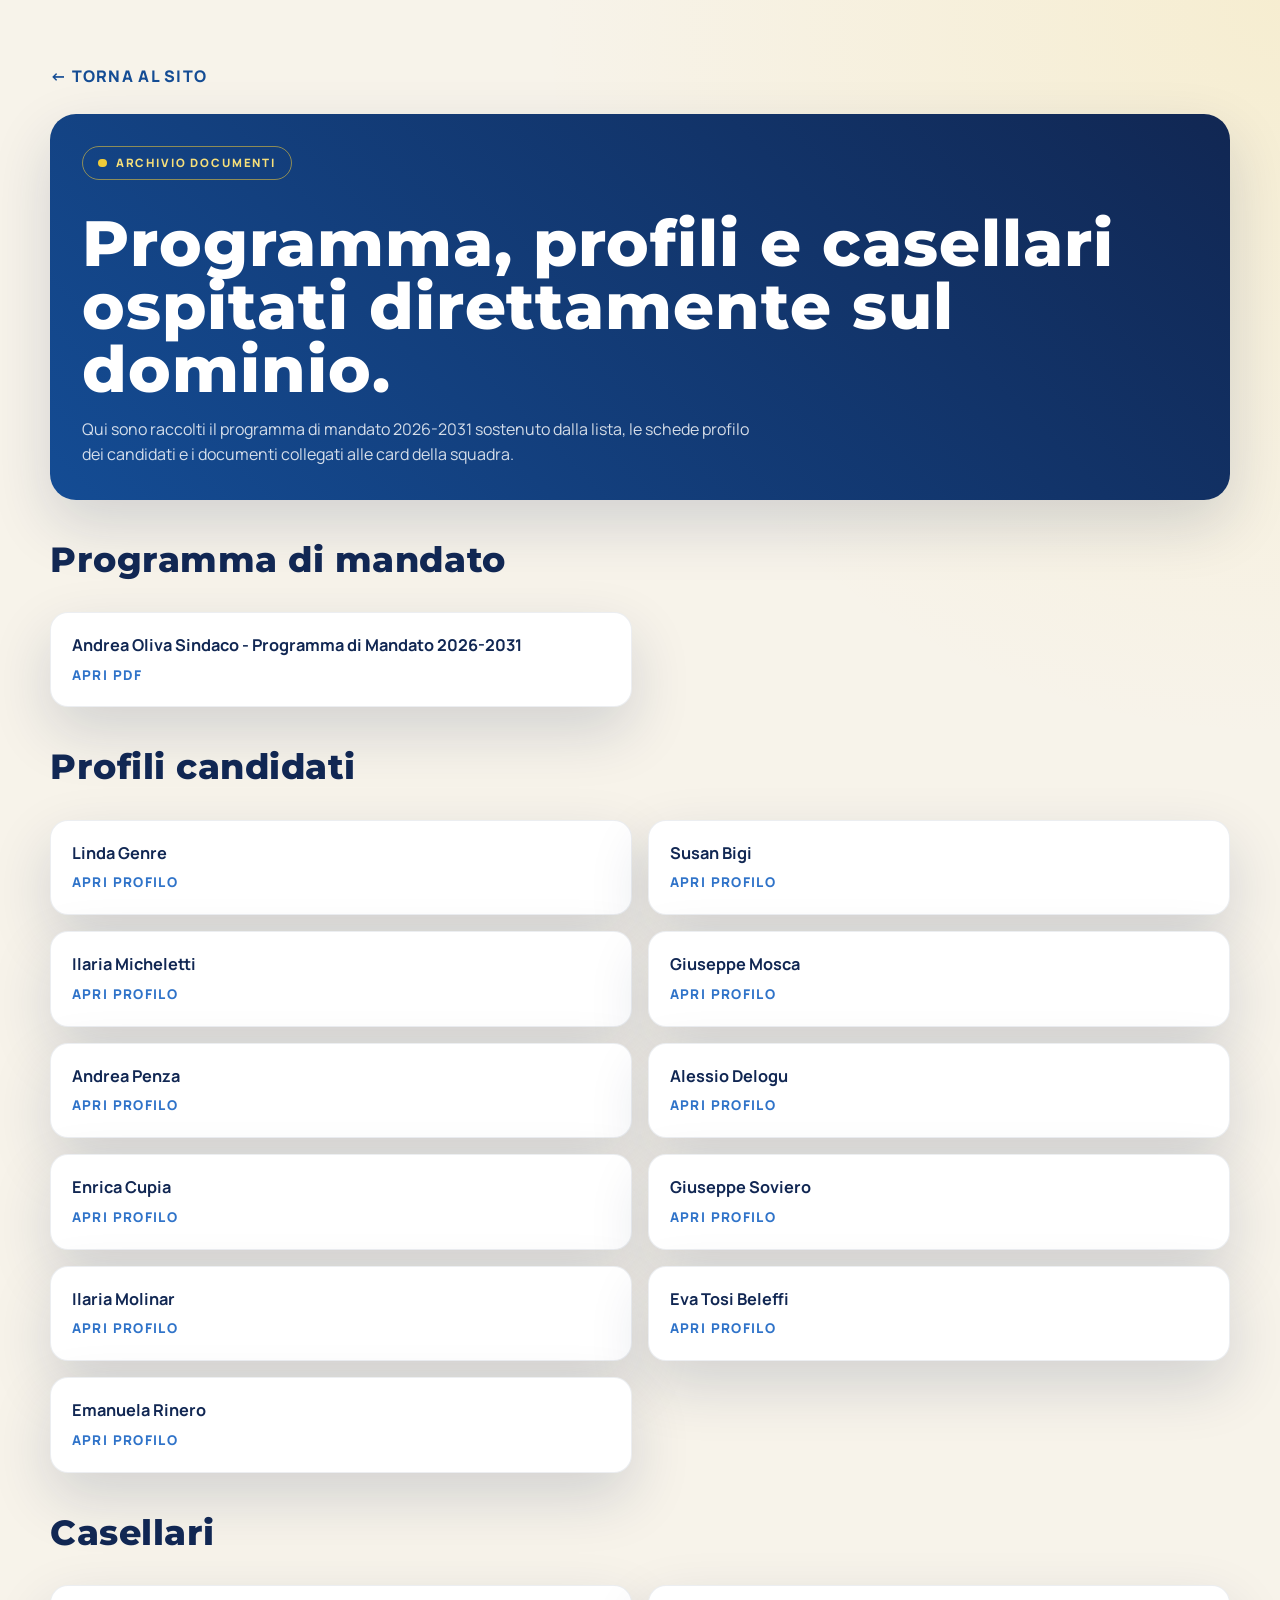
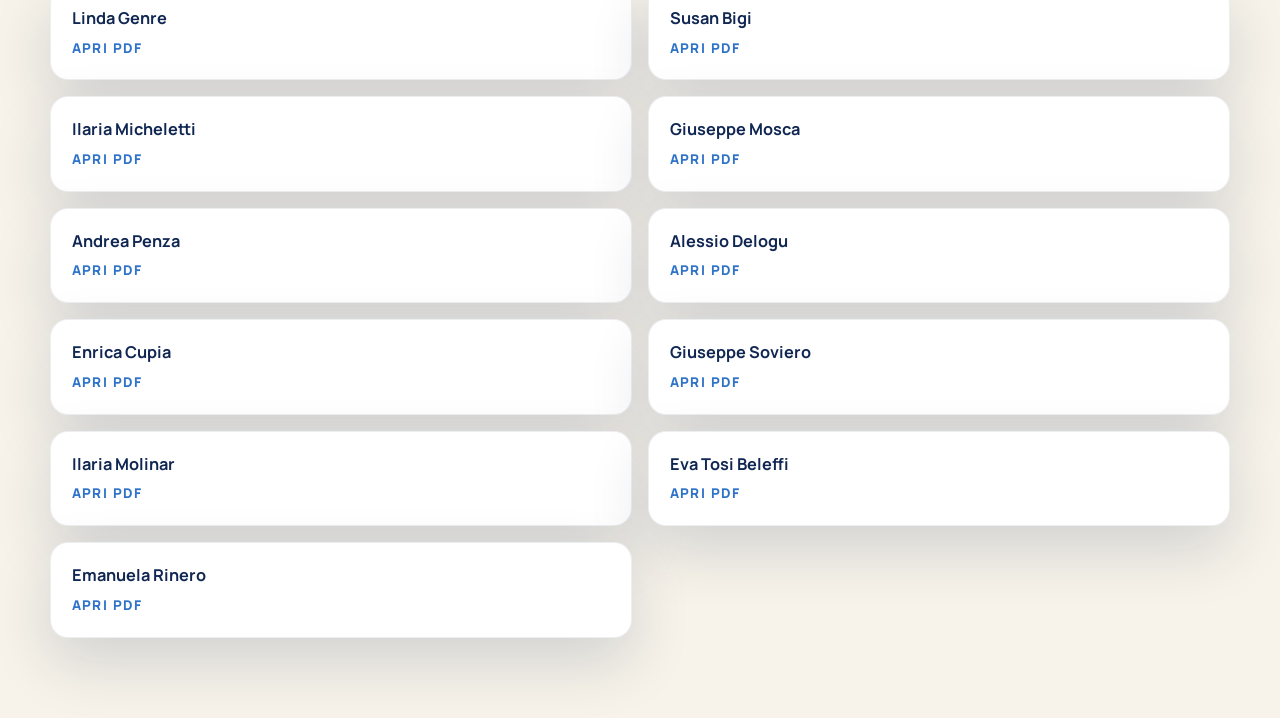
==== cv/index.html @ f2129fb0 "Improve hero LCP on mobile" ====
<!doctype html>
<html lang="it">
  <head>
    <meta charset="utf-8" />
    <meta http-equiv="refresh" content="0; url=../documenti/" />
    <meta name="viewport" content="width=device-width, initial-scale=1" />
    <title>Documenti Lista | Reindirizzamento</title>
    <link rel="icon" href="../assets/favicon-32.png" type="image/png" sizes="32x32" />
    <link rel="stylesheet" href="../style.css?v=20260429f" />
  </head>
  <body class="docs-page">
    <main class="docs-shell">
      <div class="container">
        <a class="docs-back" href="../documenti/">&larr; Vai ai documenti aggiornati</a>
      </div>
    </main>
  </body>
</html>
---- style.css ----
:root {
  --navy-950: #112753;
  --navy-900: #144c94;
  --navy-800: #1f5fb3;
  --navy-700: #2f73c9;
  --gold-500: #f0cb38;
  --gold-300: #f6df7a;
  --brand-gradient: linear-gradient(45deg, #144c94 0%, #112753 100%);
  --brand-gradient-soft: linear-gradient(45deg, rgba(20, 76, 148, 0.94) 0%, rgba(17, 39, 83, 0.96) 100%);
  --ivory-100: #f7f3ea;
  --ivory-200: #efe7d8;
  --ink-900: #102134;
  --ink-700: #44505f;
  --white: #ffffff;
  --shadow-soft: 0 24px 60px rgba(17, 39, 83, 0.16);
  --shadow-deep: 0 28px 90px rgba(17, 39, 83, 0.42);
  --radius-lg: 26px;
  --radius-md: 18px;
  --container: 1180px;
}

*,
*::before,
*::after {
  box-sizing: border-box;
}

html {
  scroll-behavior: smooth;
}

body {
  margin: 0;
  color: var(--ink-900);
  background: var(--ivory-100);
  font-family: "Manrope", "Segoe UI", sans-serif;
  line-height: 1.6;
}

img {
  display: block;
  max-width: 100%;
}

a {
  color: inherit;
  text-decoration: none;
}

button,
input,
textarea,
select {
  font: inherit;
}

.sr-only {
  position: absolute;
  width: 1px;
  height: 1px;
  padding: 0;
  margin: -1px;
  overflow: hidden;
  clip: rect(0, 0, 0, 0);
  white-space: nowrap;
  border: 0;
}

.container {
  width: min(calc(100% - 2rem), var(--container));
  margin: 0 auto;
}

.notice-bar {
  background: var(--gold-500);
  color: var(--navy-950);
}

.notice-bar__inner {
  display: flex;
  align-items: center;
  justify-content: center;
  gap: 1rem;
  min-height: 44px;
  padding: 0.5rem 0;
  text-align: center;
}

.notice-bar__inner p {
  margin: 0;
  font-size: 0.92rem;
  font-weight: 700;
}

.notice-label {
  display: inline-flex;
  align-items: center;
  gap: 0.4rem;
  padding: 0.28rem 0.75rem;
  border: 1px solid rgba(17, 39, 83, 0.16);
  border-radius: 999px;
  font-size: 0.72rem;
  font-weight: 800;
  letter-spacing: 0.16em;
  text-transform: uppercase;
}

.site-header {
  position: fixed;
  inset: 0 0 auto 0;
  z-index: 50;
}

.nav-shell {
  padding: 0.9rem 0;
  transition: padding 220ms ease, background-color 220ms ease, box-shadow 220ms ease;
}

.site-header.is-scrolled .nav-shell {
  padding: 0.4rem 0;
  background: linear-gradient(45deg, rgba(20, 76, 148, 0.82) 0%, rgba(17, 39, 83, 0.82) 100%);
  backdrop-filter: blur(18px);
  box-shadow: 0 12px 36px rgba(0, 0, 0, 0.18);
}

.nav-shell__inner {
  display: flex;
  align-items: center;
  justify-content: space-between;
  gap: 1.5rem;
}

.brand {
  display: inline-flex;
  align-items: center;
  gap: 0.85rem;
  color: var(--white);
}

.brand img {
  width: 58px;
  height: 58px;
  object-fit: contain;
}

.brand span {
  display: grid;
  gap: 0.1rem;
}

.brand small,
.site-nav a {
  letter-spacing: 0.12em;
  text-transform: uppercase;
}

.brand small {
  font-size: 0.68rem;
  font-weight: 800;
  color: var(--gold-300);
}

.brand strong {
  font-size: 0.96rem;
  font-weight: 800;
}

.site-nav {
  display: flex;
  align-items: center;
  gap: 1.5rem;
}

.site-nav a {
  font-size: 0.74rem;
  font-weight: 800;
  color: rgba(255, 255, 255, 0.9);
  transition: color 180ms ease, opacity 180ms ease;
}

.site-nav a:hover,
.site-nav a:focus-visible {
  color: var(--gold-300);
}

.nav-cta {
  padding: 0.9rem 1.2rem;
  border-radius: 999px;
  background: var(--gold-500);
  color: var(--navy-950) !important;
}

.menu-toggle {
  display: none;
  width: 50px;
  height: 50px;
  border: 1px solid rgba(255, 255, 255, 0.18);
  border-radius: 16px;
  background: rgba(255, 255, 255, 0.08);
  padding: 0;
  cursor: pointer;
}

.menu-toggle span {
  display: block;
  width: 20px;
  height: 2px;
  margin: 5px auto;
  background: var(--white);
  transition: transform 180ms ease, opacity 180ms ease;
}

.hero {
  position: relative;
  min-height: 100svh;
  padding: 12rem 0 5rem;
  overflow: hidden;
  background:
    linear-gradient(45deg, rgba(20, 76, 148, 0.97) 0%, rgba(17, 39, 83, 0.92) 58%, rgba(17, 39, 83, 0.52) 100%),
    url("assets/andrea-oliva-hero.jpg") center 22% / cover no-repeat;
  color: var(--white);
}

.hero::before {
  content: "";
  position: absolute;
  inset: 0 auto 0 0;
  width: 9px;
  background: linear-gradient(180deg, var(--gold-300), var(--gold-500));
}

.hero::after {
  content: "";
  position: absolute;
  inset: auto 8% 8% auto;
  width: 360px;
  height: 360px;
  border-radius: 50%;
  background: radial-gradient(circle, rgba(240, 203, 56, 0.22), rgba(240, 203, 56, 0));
  pointer-events: none;
}

.hero__grid {
  position: relative;
  z-index: 1;
  display: grid;
  grid-template-columns: minmax(0, 1.1fr) minmax(320px, 420px);
  gap: 2rem;
  align-items: center;
}

.section-kicker {
  --kicker-border: rgba(240, 203, 56, 0.55);
  --kicker-text: var(--gold-300);
  --kicker-dot: var(--gold-500);
  --kicker-pulse-rgb: 240, 203, 56;
  display: inline-flex;
  align-items: center;
  gap: 0.55rem;
  margin-bottom: 1.4rem;
  padding: 0.45rem 0.95rem;
  border: 1px solid var(--kicker-border);
  border-radius: 999px;
  font-size: 0.72rem;
  font-weight: 800;
  letter-spacing: 0.16em;
  text-transform: uppercase;
  color: var(--kicker-text);
}

.section-kicker::before {
  content: "";
  width: 0.55rem;
  height: 0.55rem;
  border-radius: 50%;
  background: var(--kicker-dot);
  box-shadow: 0 0 0 0 rgba(var(--kicker-pulse-rgb), 0.55);
  animation: pulse 2.4s infinite;
}

.light-bg .section-kicker {
  --kicker-border: rgba(20, 76, 148, 0.97);
  --kicker-text: var(--navy-800);
  --kicker-dot: var(--navy-900);
  --kicker-pulse-rgb: 20, 76, 148;
}

@keyframes pulse {
  0% {
    box-shadow: 0 0 0 0 rgba(var(--kicker-pulse-rgb), 0.55);
  }
  70% {
    box-shadow: 0 0 0 12px rgba(var(--kicker-pulse-rgb), 0);
  }
  100% {
    box-shadow: 0 0 0 0 rgba(var(--kicker-pulse-rgb), 0);
  }
}

.hero__title,
.vote-banner__title,
.section-heading h2,
.hero__panel h2,
.vote-banner__panel h3,
.manifesto-card h2,
.cta-card h2 {
  margin: 0;
  font-family: "Montserrat", "Avenir Next", sans-serif;
  font-weight: 800;
  line-height: 0.95;
  letter-spacing: 0.015em;
}

.hero__title {
  display: grid;
  gap: 0.15rem;
  font-size: clamp(2.7rem, 7vw, 5.3rem);
}

.hero__title-sub {
  display: block;
  font-size: 0.42em;
  line-height: 2;
}

.accent {
  color: var(--gold-500);
}

.hero__lead {
  max-width: 45rem;
  margin: 1.6rem 0 0;
  font-size: clamp(1.06rem, 2.1vw, 1.35rem);
  color: rgba(255, 255, 255, 0.82);
}

.hero__quote {
  margin: 1.1rem 0 0;
  font-size: 1.04rem;
  font-style: italic;
  color: rgba(255, 255, 255, 0.9);
}

.hero__actions,
.cta-card__actions {
  display: flex;
  flex-wrap: wrap;
  gap: 0.9rem;
  margin-top: 2rem;
}

.btn {
  display: inline-flex;
  align-items: center;
  justify-content: center;
  min-height: 52px;
  padding: 0.9rem 1.4rem;
  border-radius: 999px;
  border: 1px solid transparent;
  font-size: 0.82rem;
  font-weight: 800;
  letter-spacing: 0.12em;
  text-transform: uppercase;
  transition: transform 180ms ease, box-shadow 180ms ease, background-color 180ms ease,
    border-color 180ms ease;
}

.btn:hover,
.btn:focus-visible {
  transform: translateY(-2px);
}

.btn--primary {
  background: var(--gold-500);
  color: var(--navy-950);
  box-shadow: 0 18px 32px rgba(240, 203, 56, 0.24);
}

.btn--ghost {
  border-color: rgba(255, 255, 255, 0.28);
  color: var(--white);
  background: rgba(255, 255, 255, 0.04);
}

.btn--light {
  border-color: rgba(255, 255, 255, 0.24);
}

.hero__metrics {
  display: grid;
  grid-template-columns: repeat(3, minmax(0, 1fr));
  gap: 1rem;
  margin-top: 2.3rem;
  padding-top: 1.8rem;
  border-top: 1px solid rgba(255, 255, 255, 0.14);
}

.hero__metrics article {
  padding: 1rem;
  border-radius: var(--radius-md);
  background: rgba(255, 255, 255, 0.06);
  border: 1px solid rgba(255, 255, 255, 0.08);
  backdrop-filter: blur(10px);
}

.hero__metrics strong {
  display: block;
  font-size: clamp(1.6rem, 3vw, 2.2rem);
  font-family: "Montserrat", sans-serif;
  font-weight: 800;
  color: var(--gold-300);
}

.hero__metrics span {
  display: block;
  margin-top: 0.25rem;
  font-size: 0.9rem;
  color: rgba(255, 255, 255, 0.78);
}

.hero__panel {
  padding: 1.5rem;
  border-radius: var(--radius-lg);
  background:
    linear-gradient(180deg, rgba(255, 255, 255, 0.12), rgba(255, 255, 255, 0.04)),
    linear-gradient(45deg, rgba(20, 76, 148, 0.84) 0%, rgba(17, 39, 83, 0.88) 100%);
  border: 1px solid rgba(255, 255, 255, 0.12);
  box-shadow: var(--shadow-deep);
  backdrop-filter: blur(16px);
}

.hero__panel-symbol {
  display: inline-flex;
  width: 100%;
  max-width: 370px;
  height: auto;
  margin: 0 auto;
  margin-bottom: 1rem;
}

.hero__panel-symbol img {
  width: 100%;
  height: 100%;
  object-fit: contain;
}

.hero__panel-eyebrow {
  margin: 0 0 0.35rem;
  font-size: 0.75rem;
  font-weight: 800;
  letter-spacing: 0.12em;
  text-transform: uppercase;
  color: var(--gold-300);
}

.hero__panel h2 {
  font-size: clamp(1.9rem, 4vw, 2.8rem);
}

.hero__panel p {
  margin: 1rem 0 0.55rem;
  color: rgba(255, 255, 255, 0.84);
}

.hero__panel-list {
  margin: 1.25rem 0 0;
  padding: 0;
  list-style: none;
}

.hero__panel-list li {
  position: relative;
  padding-left: 1.2rem;
  margin-top: 0.8rem;
  color: rgba(255, 255, 255, 0.84);
}

.hero__panel-list li::before {
  content: "";
  position: absolute;
  left: 0;
  top: 0.7rem;
  width: 7px;
  height: 7px;
  border-radius: 50%;
  background: var(--gold-500);
}

.section {
  padding: 6rem 0;
}

@supports (content-visibility: auto) {
  .section {
    content-visibility: auto;
    contain-intrinsic-size: 1px 960px;
  }
}

.section--light {
  background:
    radial-gradient(circle at top right, rgba(240, 203, 56, 0.13), rgba(240, 203, 56, 0) 34%),
    var(--ivory-100);
}

.section-heading {
  max-width: 42rem;
}

.section-heading--center {
  margin: 0 auto 2.5rem;
  text-align: center;
}

.section-heading h2 {
  font-size: clamp(2.2rem, 5vw, 3.8rem);
  color: var(--navy-950);
}

.section-heading p {
  margin: 1rem 0 0;
  color: var(--ink-700);
  font-size: 1.03rem;
}

.split-layout {
  display: grid;
  grid-template-columns: minmax(0, 0.9fr) minmax(0, 1.1fr);
  gap: 2rem;
  align-items: start;
}

.split-layout--wide {
  grid-template-columns: minmax(0, 0.95fr) minmax(0, 1.05fr);
}

.vision-grid,
.priority-grid {
  display: grid;
  gap: 1rem;
}

.vision-grid {
  grid-template-columns: repeat(2, minmax(0, 1fr));
}

.vision-card,
.priority-card {
  position: relative;
  padding: 1.4rem;
  border-radius: var(--radius-md);
  background: var(--white);
  border: 1px solid rgba(17, 39, 83, 0.08);
  box-shadow: var(--shadow-soft);
}

.vision-card span,
.priority-card span,
.timeline-step span {
  display: inline-flex;
  align-items: center;
  justify-content: center;
  min-width: 48px;
  height: 48px;
  border-radius: 999px;
  background: rgba(240, 203, 56, 0.75);
  color: var(--navy-900);
  font-size: 1.2rem;
  font-weight: 800;
  letter-spacing: 0.08em;
  text-transform: uppercase;
}

.vision-card h3,
.priority-card h3,
.timeline-step h3,
.candidate-card h3 {
  margin: 1rem 0 0.5rem;
  font-size: 1.18rem;
  line-height: 1.15;
  letter-spacing: 0.01em;
}

.vision-card p,
.priority-card p,
.timeline-step p,
.candidate-card p,
.manifesto-list,
.contact-list {
  margin: 0;
  color: var(--ink-700);
}

.section--candidates {
  background:
    linear-gradient(180deg, transparent 0%, transparent 28%, var(--ivory-100) 28%, var(--ivory-100) 100%),
    var(--brand-gradient);
}

.section--candidates .section-heading h2,
.section--candidates .section-heading p,
.section--candidates .section-kicker {
  color: var(--white);
}

.section--candidates .section-heading p {
  color: rgba(255, 255, 255, 0.74);
}

.candidate-grid {
  display: grid;
  grid-template-columns: repeat(4, minmax(0, 1fr));
  gap: 1rem;
  margin-top:-1rem;
}

.candidate-archive {
  margin: 0 0 1.4rem;
  text-align: center;
  color: rgba(255, 255, 255, 0.82);
}

.candidate-archive a {
  color: var(--gold-300);
  font-weight: 800;
}

.candidate-card {
  position: relative;
  padding: 1.35rem;
  border-radius: 22px;
  background: var(--white);
  border: 1px solid rgba(17, 39, 83, 0.08);
  box-shadow: var(--shadow-soft);
  overflow: hidden;
  transition: transform 180ms ease, box-shadow 180ms ease;
}

.candidate-card::before {
  content: "";
  position: absolute;
  inset: 0 0 auto;
  height: 5px;
  background: linear-gradient(90deg, var(--gold-500), #f9eb9d);
}

.candidate-card:hover,
.candidate-card:focus-within {
  transform: translateY(-4px);
  box-shadow: 0 22px 52px rgba(17, 39, 83, 0.18);
}

.candidate-card__top {
  display: flex;
  align-items: center;
  justify-content: space-between;
  gap: 0.75rem;
}

.candidate-card__number {
  font-size: 0.76rem;
  font-weight: 800;
  letter-spacing: 0.14em;
  text-transform: uppercase;
  color: var(--navy-700);
}

.candidate-card__tag {
  padding: 0.35rem 0.7rem;
  border-radius: 999px;
  background: rgba(20, 76, 148, 0.08);
  font-size: 0.72rem;
  font-weight: 800;
  letter-spacing: 0.08em;
  text-transform: uppercase;
  color: var(--navy-900);
}

.candidate-card__avatar {
  display: grid;
  place-items: center;
  width: 68px;
  height: 68px;
  margin-top: 1rem;
  border-radius: 50%;
  background: var(--brand-gradient);
  color: var(--gold-300);
  font-family: "Montserrat", sans-serif;
  font-size: 1.15rem;
  font-weight: 800;
  letter-spacing: 0.08em;
}

.candidate-card strong {
  display: inline-block;
  margin-top: 0.85rem;
  color: var(--navy-900);
}

.candidate-card__meta {
  margin-top: 0.85rem;
}

.candidate-card__meta-label {
  display: block;
  margin-bottom: 0.18rem;
  font-size: 0.68rem;
  font-weight: 800;
  letter-spacing: 0.12em;
  text-transform: uppercase;
  color: var(--navy-700);
}

.candidate-card__meta-value {
  margin: 0;
  color: var(--navy-950);
  font-weight: 700;
}

.candidate-card__actions {
  display: grid;
  grid-template-columns: repeat(2, minmax(0, 1fr));
  gap: 0.65rem;
  margin-top: 1rem;
}

.candidate-card__link {
  display: inline-flex;
  align-items: center;
  justify-content: center;
  width: 100%;
  min-height: 42px;
  padding: 0.7rem 1rem;
  border-radius: 999px;
  background: var(--brand-gradient);
  color: var(--white);
  font-size: 0.74rem;
  font-weight: 800;
  letter-spacing: 0.12em;
  text-align: center;
  text-transform: uppercase;
  transition: transform 180ms ease, background-color 180ms ease, border-color 180ms ease,
    color 180ms ease;
}

.candidate-card__link:hover,
.candidate-card__link:focus-visible {
  transform: translateY(-1px);
  background: var(--brand-gradient-soft);
}

.candidate-card__link--ghost {
  background: transparent;
  color: var(--navy-900);
  border: 1px solid rgba(20, 76, 148, 0.18);
  box-shadow: inset 0 0 0 1px rgba(17, 39, 83, 0.03);
}

.candidate-card__link--ghost:hover,
.candidate-card__link--ghost:focus-visible {
  background: rgba(20, 76, 148, 0.06);
  color: var(--navy-950);
}

.section--paper {
  background: var(--ivory-200);
}

.priority-grid {
  grid-template-columns: repeat(4, minmax(0, 1fr));
  margin-top: 2rem;
}

.section--deep {
  background: var(--brand-gradient);
  color: var(--white);
}

.manifesto-card,
.timeline-step,
.cta-card {
  border: 1px solid rgba(255, 255, 255, 0.08);
  border-radius: var(--radius-lg);
  background: rgba(255, 255, 255, 0.05);
  box-shadow: var(--shadow-soft);
}

.manifesto-card {
  padding: 2rem;
}

.manifesto-card h2,
.cta-card h2 {
  font-size: clamp(2rem, 4vw, 3.2rem);
}

.manifesto-list {
  margin-top: 1.5rem;
  padding-left: 1.25rem;
  color: rgba(255, 255, 255, 0.82);
}

.manifesto-list li + li {
  margin-top: 0.8rem;
}

.timeline {
  display: grid;
  gap: 1rem;
}

.timeline-step {
  padding: 1.4rem;
}

.timeline-step p {
  color: rgba(255, 255, 255, 0.78);
}

.section--vote {
  background:
    radial-gradient(circle at 14% 18%, rgba(240, 203, 56, 0.18), rgba(240, 203, 56, 0) 24%),
    radial-gradient(circle at 88% 72%, rgba(240, 203, 56, 0.1), rgba(240, 203, 56, 0) 22%),
    var(--brand-gradient);
  color: var(--white);
}

.vote-banner {
  display: grid;
  grid-template-columns: minmax(0, 1.1fr) minmax(320px, 420px);
  gap: 2rem;
  align-items: center;
}

.vote-banner__title {
  display: grid;
  gap: 0.15rem;
  font-size: clamp(2.7rem, 7vw, 5.1rem);
}

.vote-banner__title-sub {
  display: block;
  font-size: 0.4em;
  line-height: 1.9;
}

.vote-banner__lead {
  max-width: 44rem;
  margin: 1.6rem 0 0;
  font-size: clamp(1.06rem, 2.1vw, 1.32rem);
  color: rgba(255, 255, 255, 0.82);
}

.vote-banner__quote {
  margin: 1.1rem 0 0;
  font-size: 1.04rem;
  font-style: italic;
  color: rgba(255, 255, 255, 0.9);
}

.vote-banner__actions {
  display: flex;
  flex-wrap: wrap;
  gap: 0.9rem;
  margin-top: 2rem;
}

.vote-banner__panel {
  padding: 1.5rem;
  border-radius: var(--radius-lg);
  background:
    linear-gradient(180deg, rgba(255, 255, 255, 0.12), rgba(255, 255, 255, 0.04)),
    linear-gradient(45deg, rgba(20, 76, 148, 0.84) 0%, rgba(17, 39, 83, 0.88) 100%);
  border: 1px solid rgba(255, 255, 255, 0.12);
  box-shadow: var(--shadow-deep);
  backdrop-filter: blur(16px);
}

.vote-banner__symbol {
  display: inline-flex;
  width: 100%;
  max-width: 320px;
  height: auto;
  margin: 0 auto 1rem;
}

.vote-banner__symbol img {
  width: 100%;
  height: 100%;
  object-fit: contain;
}

.vote-banner__panel-eyebrow {
  margin: 0 0 0.35rem;
  font-size: 0.75rem;
  font-weight: 800;
  letter-spacing: 0.12em;
  text-transform: uppercase;
  color: var(--gold-300);
}

.vote-banner__panel h3 {
  font-size: clamp(1.9rem, 4vw, 2.8rem);
}

.vote-banner__panel-list {
  margin: 1.25rem 0 0;
  padding: 0;
  list-style: none;
}

.vote-banner__panel-list li {
  position: relative;
  padding-left: 1.2rem;
  margin-top: 0.8rem;
  color: rgba(255, 255, 255, 0.84);
}

.vote-banner__panel-list li::before {
  content: "";
  position: absolute;
  left: 0;
  top: 0.7rem;
  width: 7px;
  height: 7px;
  border-radius: 50%;
  background: var(--gold-500);
}

.section--cta {
  background:
    radial-gradient(circle at left center, rgba(240, 203, 56, 0.18), rgba(240, 203, 56, 0) 36%),
    var(--brand-gradient);
}

.cta-card {
  padding: 2.2rem;
  color: var(--white);
}

.cta-card__copy p {
  margin-top: 1rem;
  max-width: 40rem;
  color: rgba(255, 255, 255, 0.82);
}

.contact-list {
  display: grid;
  grid-template-columns: repeat(3, minmax(0, 1fr));
  gap: 1rem;
  margin-top: 2rem;
  padding: 0;
  list-style: none;
}

.contact-list li {
  padding: 1rem 1.1rem;
  border-radius: var(--radius-md);
  background: rgba(255, 255, 255, 0.06);
  color: rgba(255, 255, 255, 0.84);
}

.contact-list a {
  color: rgba(255, 255, 255, 0.9);
  font-weight: 700;
}

.contact-list span {
  display: block;
  margin-bottom: 0.25rem;
  font-size: 0.78rem;
  font-weight: 800;
  letter-spacing: 0.12em;
  text-transform: uppercase;
  color: var(--gold-300);
}

.site-footer {
  background: var(--brand-gradient);
  color: rgba(255, 255, 255, 0.8);
}

.site-footer__inner {
  display: flex;
  align-items: center;
  justify-content: space-between;
  gap: 1rem;
  min-height: 82px;
}

.site-footer__meta {
  display: grid;
  gap: 0.25rem;
}

.site-footer__inner p {
  margin: 0;
}

.site-footer__credit {
  font-size: 0.88rem;
  color: rgba(255, 255, 255, 0.72);
}

.site-footer__inner a {
  color: var(--gold-300);
  font-weight: 700;
}

.scroll-top {
  display: inline-flex;
  align-items: center;
  gap: 0.7rem;
  padding: 0;
  border: 0;
  background: transparent;
  color: var(--gold-300);
  font-weight: 800;
  letter-spacing: 0.08em;
  text-transform: uppercase;
  cursor: pointer;
}

.scroll-top__icon {
  display: inline-grid;
  place-items: center;
  width: 38px;
  height: 38px;
  border-radius: 50%;
  border: 1px solid rgba(240, 203, 56, 0.45);
  color: var(--gold-300);
  font-size: 1rem;
  line-height: 1;
  transition: transform 180ms ease, background-color 180ms ease, border-color 180ms ease;
}

.scroll-top:hover .scroll-top__icon,
.scroll-top:focus-visible .scroll-top__icon {
  transform: translateY(-2px);
  background: rgba(240, 203, 56, 0.1);
  border-color: rgba(240, 203, 56, 0.72);
}

.docs-page {
  background:
    radial-gradient(circle at top right, rgba(240, 203, 56, 0.14), rgba(240, 203, 56, 0) 28%),
    var(--ivory-100);
}

.docs-shell {
  padding: 4rem 0 5rem;
}

.docs-back {
  display: inline-flex;
  margin-bottom: 1.5rem;
  color: var(--navy-900);
  font-weight: 800;
  letter-spacing: 0.08em;
  text-transform: uppercase;
}

.docs-hero {
  padding: 2rem;
  border-radius: var(--radius-lg);
  background: var(--brand-gradient);
  color: var(--white);
  box-shadow: var(--shadow-soft);
}

.docs-hero h1 {
  margin: 0.6rem 0 0;
  font-family: "Montserrat", "Avenir Next", sans-serif;
  font-weight: 800;
  font-size: clamp(2.2rem, 5vw, 4rem);
  letter-spacing: 0.015em;
  line-height: 0.98;
}

.docs-hero p {
  max-width: 42rem;
  margin: 1rem 0 0;
  color: rgba(255, 255, 255, 0.82);
}

.docs-list {
  display: grid;
  grid-template-columns: repeat(2, minmax(0, 1fr));
  gap: 1rem;
  margin-top: 1.5rem;
}

.docs-section {
  margin-top: 2rem;
}

.docs-section h2 {
  margin: 0;
  font-family: "Montserrat", "Avenir Next", sans-serif;
  font-size: clamp(1.5rem, 3vw, 2.2rem);
  font-weight: 800;
  letter-spacing: 0.015em;
  color: var(--navy-950);
}

.docs-item {
  display: block;
  padding: 1.2rem 1.3rem;
  border-radius: var(--radius-md);
  background: var(--white);
  border: 1px solid rgba(17, 39, 83, 0.08);
  box-shadow: var(--shadow-soft);
}

.docs-item strong {
  display: block;
  color: var(--navy-950);
  font-size: 1.02rem;
}

.docs-item span {
  display: inline-block;
  margin-top: 0.4rem;
  color: var(--navy-700);
  font-size: 0.84rem;
  font-weight: 800;
  letter-spacing: 0.1em;
  text-transform: uppercase;
}

.profile-shell {
  padding: 4rem 0 5rem;
}

.profile-hero,
.profile-panel {
  border-radius: var(--radius-lg);
  box-shadow: var(--shadow-soft);
}

.profile-hero {
  padding: 1.8rem;
  background: var(--brand-gradient);
  color: var(--white);
}

.profile-hero__logo {
  display: none;
}

.profile-hero__logo img {
  display: block;
  width: 100%;
  height: auto;
  object-fit: contain;
}

.profile-hero__copy h1,
.profile-spotlight h2,
.profile-card h3,
.profile-empty h2 {
  margin: 0;
  font-family: "Montserrat", "Avenir Next", sans-serif;
  font-weight: 800;
  letter-spacing: 0.015em;
}

.profile-hero__copy h1 {
  margin-top: 0.55rem;
  font-size: clamp(2.2rem, 5vw, 4rem);
  line-height: 0.98;
}

.profile-hero__copy p {
  max-width: 42rem;
  margin: 1rem 0 0;
  color: rgba(255, 255, 255, 0.82);
}

.profile-panel {
  margin-top: 1.6rem;
  padding: 1.8rem;
  background: var(--white);
  border: 1px solid rgba(17, 39, 83, 0.08);
}

.profile-layout {
  display: grid;
  grid-template-columns: minmax(320px, 1.05fr) minmax(0, 1.25fr);
  gap: 1.25rem;
}

.profile-spotlight {
  padding: 1.6rem;
  border-radius: 24px;
  background: var(--brand-gradient);
  color: var(--white);
}

.profile-spotlight__avatar {
  display: grid;
  place-items: center;
  width: 110px;
  height: 110px;
  margin-bottom: 1rem;
  border-radius: 50%;
  background: rgba(255, 255, 255, 0.16);
  border: 2px solid rgba(255, 255, 255, 0.26);
  color: var(--gold-300);
  font-family: "Montserrat", "Avenir Next", sans-serif;
  font-size: 2rem;
  font-weight: 800;
  letter-spacing: 0.08em;
}

.profile-spotlight__role {
  display: inline-flex;
  margin-bottom: 0.4rem;
  color: rgba(255, 255, 255, 0.76);
  font-size: 0.76rem;
  font-weight: 800;
  letter-spacing: 0.12em;
  text-transform: uppercase;
}

.profile-spotlight__lead {
  margin: 1rem 0 0;
  color: rgba(255, 255, 255, 0.86);
  font-size: 1.03rem;
}

.profile-spotlight__meta {
  display: grid;
  grid-template-columns: repeat(2, minmax(0, 1fr));
  gap: 1rem;
  margin-top: 1.5rem;
}

.profile-chip {
  padding: 0.95rem 1rem;
  border-radius: 16px;
  background: rgba(255, 255, 255, 0.08);
  border: 1px solid rgba(255, 255, 255, 0.1);
  backdrop-filter: blur(8px);
}

.profile-chip__label {
  display: block;
  margin-bottom: 0.35rem;
  color: rgba(255, 255, 255, 0.7);
  font-size: 0.72rem;
  font-weight: 800;
  letter-spacing: 0.12em;
  text-transform: uppercase;
}

.profile-chip strong {
  display: block;
  margin: 0;
  color: var(--white);
  font-weight: 700;
}

.profile-cards-grid {
  display: grid;
  grid-template-columns: repeat(2, minmax(0, 1fr));
  gap: 1rem;
}

.profile-card {
  position: relative;
  min-height: 230px;
  padding: 1.35rem 1.35rem 1.6rem;
  border-radius: 22px;
  background: var(--white);
  border: 1px solid rgba(17, 39, 83, 0.08);
  box-shadow: var(--shadow-soft);
  overflow: hidden;
}

.profile-card::after {
  content: "";
  position: absolute;
  inset: auto 0 0;
  height: 6px;
}

.profile-card--gold::after {
  background: linear-gradient(90deg, var(--gold-500), #f8de73);
}

.profile-card--teal::after {
  background: linear-gradient(90deg, #51d6cf, #6de4dd);
}

.profile-card--blue::after {
  background: linear-gradient(90deg, #1f5fb3, #3d81de);
}

.profile-card--gold-soft::after {
  background: linear-gradient(90deg, #d7b11e, var(--gold-500));
}

.profile-card__eyebrow {
  display: inline-flex;
  margin-bottom: 0.65rem;
  color: var(--navy-700);
  font-size: 0.72rem;
  font-weight: 800;
  letter-spacing: 0.12em;
  text-transform: uppercase;
}

.profile-card h3 {
  font-size: 1.45rem;
  line-height: 1.02;
  color: var(--navy-950);
}

.profile-card p {
  margin: 0.85rem 0 0;
  color: var(--ink-700);
}

.profile-empty {
  margin-top: 1.6rem;
  padding: 1.25rem 1.35rem;
  border-radius: var(--radius-md);
  background: rgba(20, 76, 148, 0.05);
  border: 1px solid rgba(20, 76, 148, 0.12);
}

.profile-empty p {
  margin: 0.65rem 0 0;
  color: var(--ink-700);
}

.profile-panel__actions {
  display: flex;
  flex-wrap: wrap;
  gap: 0.9rem;
  margin-top: 1.5rem;
}

.profile-panel__ghost {
  border-color: rgba(20, 76, 148, 0.2);
  color: var(--navy-900);
  background: rgba(20, 76, 148, 0.05);
}

.js-enabled .reveal {
  opacity: 0;
  transform: translateY(28px);
  transition:
    opacity 520ms ease,
    transform 520ms ease;
  transition-delay: var(--delay, 0ms);
}

.js-enabled .reveal.is-visible {
  opacity: 1;
  transform: translateY(0);
}

body.menu-open {
  overflow: hidden;
}

@media (max-width: 1120px) {
  .candidate-grid,
  .priority-grid {
    grid-template-columns: repeat(2, minmax(0, 1fr));
  }

  .hero__grid,
  .split-layout,
  .split-layout--wide {
    grid-template-columns: 1fr;
  }

  .profile-layout {
    grid-template-columns: 1fr;
  }

  .vote-banner {
    grid-template-columns: 1fr;
  }

  .hero {
    background-position: 68% center;
  }
}

@media (max-width: 860px) {
  .hero {
    background:
      linear-gradient(45deg, rgba(20, 76, 148, 0.97) 0%, rgba(17, 39, 83, 0.92) 58%, rgba(17, 39, 83, 0.52) 100%),
      url("assets/andrea-oliva-hero-mobile.jpg") center 24% / cover no-repeat;
  }

  .notice-bar__inner {
    flex-direction: column;
    gap: 0.35rem;
  }

  .site-header.is-scrolled .nav-shell,
  .hero__metrics article,
  .hero__panel,
  .vote-banner__panel,
  .profile-chip {
    backdrop-filter: none;
  }

  .site-header.is-scrolled .nav-shell {
    background: linear-gradient(45deg, rgba(20, 76, 148, 0.96) 0%, rgba(17, 39, 83, 0.98) 100%);
  }

  .menu-toggle {
    display: inline-block;
  }

  .site-nav {
    position: absolute;
    top: calc(100% + 0.8rem);
    left: 1rem;
    right: 1rem;
    display: grid;
    gap: 0.5rem;
    padding: 1rem;
    border-radius: 22px;
    background: linear-gradient(45deg, rgba(20, 76, 148, 0.96) 0%, rgba(17, 39, 83, 0.98) 100%);
    border: 1px solid rgba(255, 255, 255, 0.1);
    box-shadow: var(--shadow-deep);
    opacity: 0;
    pointer-events: none;
    transform: translateY(-10px);
    transition: opacity 180ms ease, transform 180ms ease;
  }

  .site-nav a {
    padding: 0.75rem 0.9rem;
    border-radius: 14px;
    background: rgba(255, 255, 255, 0.03);
  }

  .site-nav.is-open {
    opacity: 1;
    pointer-events: auto;
    transform: translateY(0);
  }
}

@media (min-width: 861px) {
  .profile-hero {
    display: grid;
    grid-template-columns: minmax(0, 1fr) auto;
    gap: 1.5rem;
    align-items: center;
  }

  .profile-hero__logo {
    display: flex;
    width: min(24vw, 230px);
    justify-self: end;
  }
}

@media (max-width: 720px) {
  .hero {
    padding-top: 10rem;
    background-position: 70% center;
  }

  .section-kicker::before {
    animation: none;
  }

  .hero__metrics,
  .vision-grid,
  .candidate-grid,
  .priority-grid,
  .contact-list,
  .profile-spotlight__meta,
  .profile-cards-grid {
    grid-template-columns: 1fr;
  }

  .section {
    padding: 4.5rem 0;
  }

  .hero__panel,
  .manifesto-card,
  .cta-card {
    padding: 1.4rem;
  }

  .site-footer__inner {
    flex-direction: column;
    justify-content: center;
    text-align: center;
    padding: 1rem 0;
  }

  .docs-list {
    grid-template-columns: 1fr;
  }
}

@media (prefers-reduced-motion: reduce) {
  html {
    scroll-behavior: auto;
  }

  .js-enabled .reveal,
  .btn,
  .candidate-card,
  .site-nav,
  .menu-toggle span,
  .nav-shell {
    transition: none !important;
    animation: none !important;
  }
}
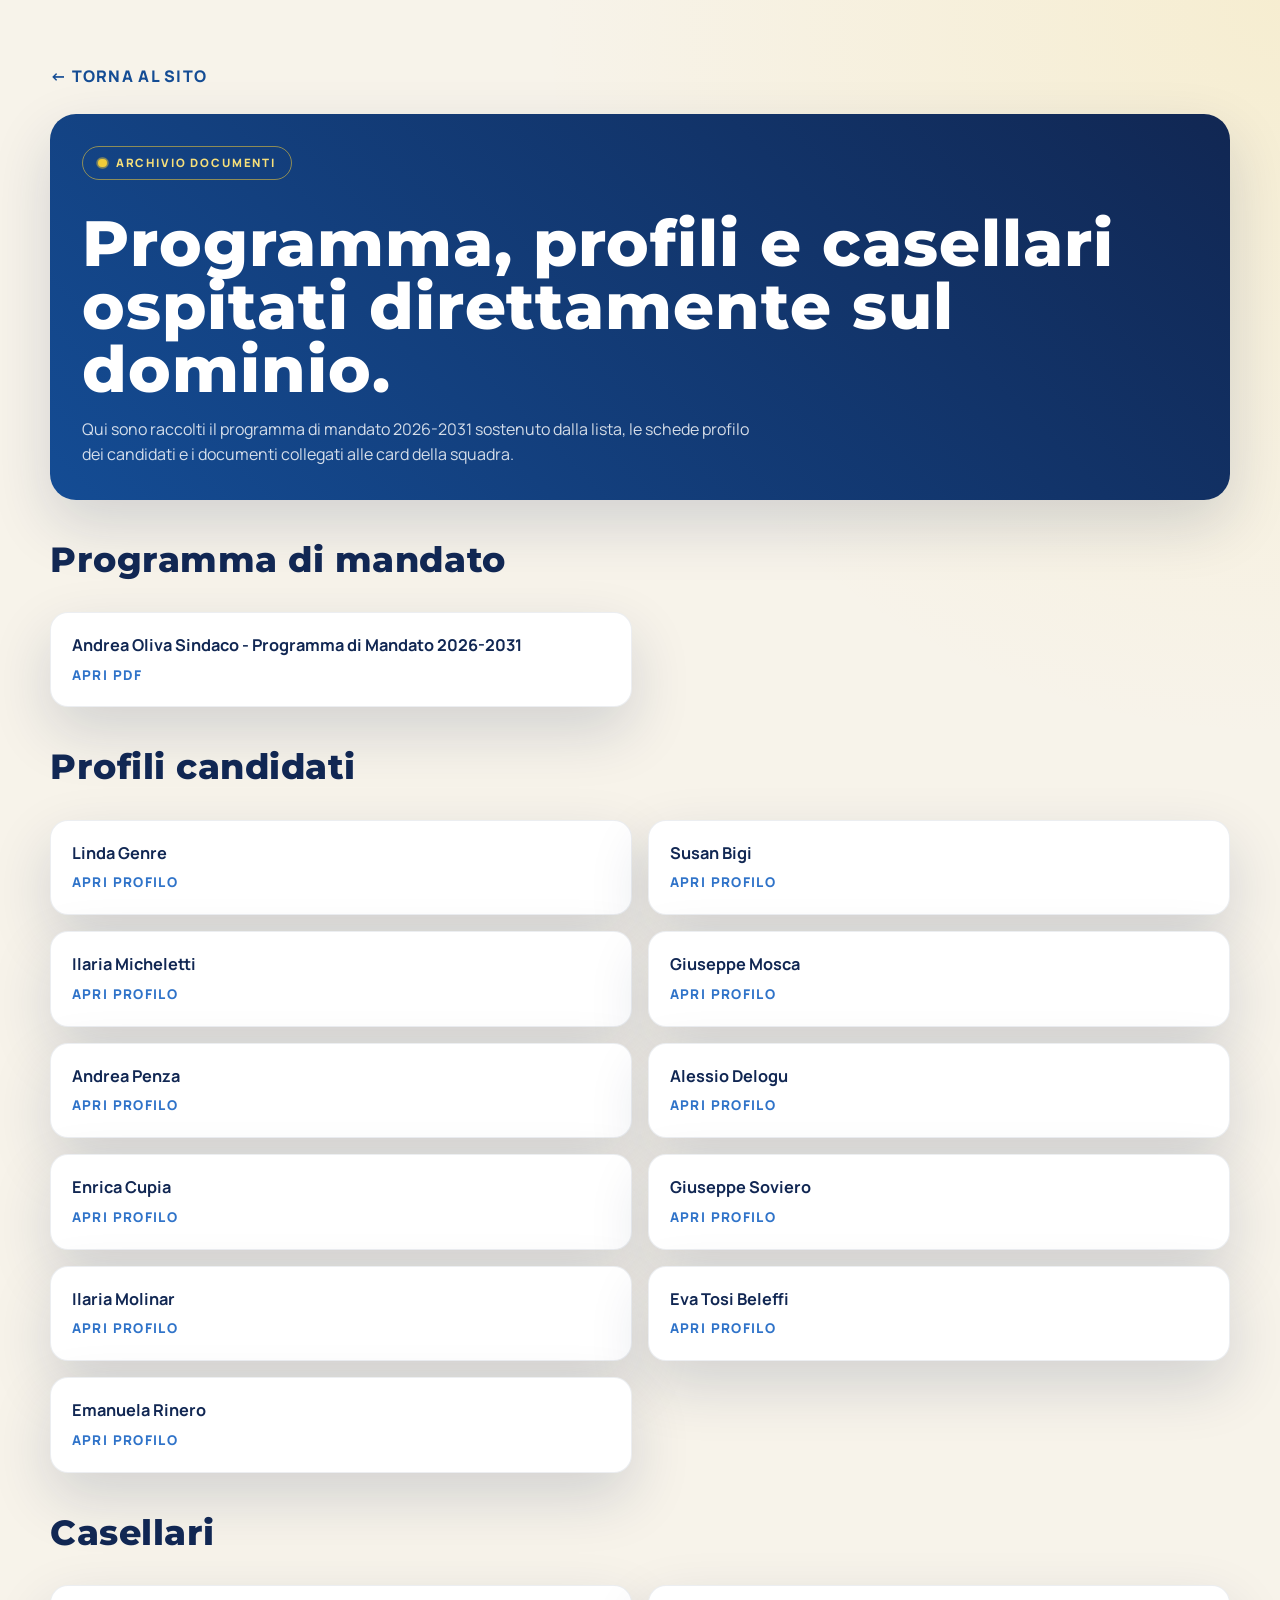
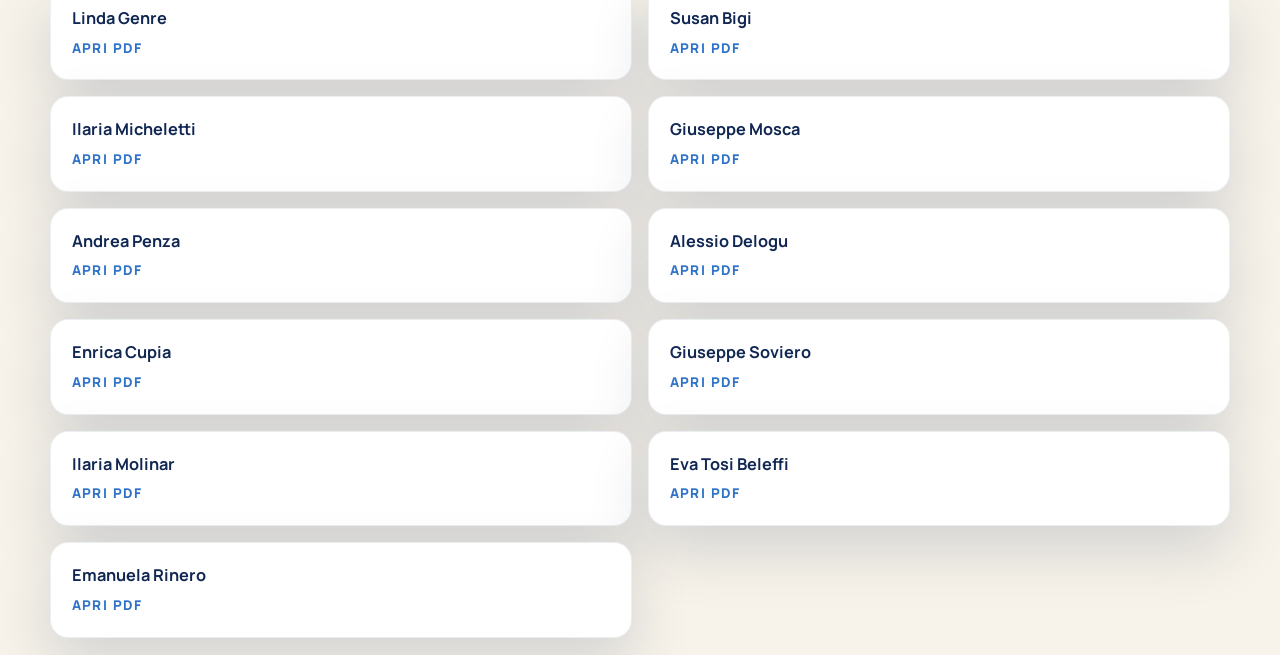
==== commit ff3bdc8f: "Restore original logo immediately" ====
--- a/cv/index.html
+++ b/cv/index.html
@@ -5,7 +5,7 @@
     <meta http-equiv="refresh" content="0; url=../documenti/" />
     <meta name="viewport" content="width=device-width, initial-scale=1" />
     <title>Documenti Lista | Reindirizzamento</title>
-    <link rel="icon" href="../assets/favicon-32.png" type="image/png" sizes="32x32" />
+    <link rel="icon" href="../assets/logo-lista-patto-civico.png" type="image/png" />
     <link rel="stylesheet" href="../style.css?v=20260429f" />
   </head>
   <body class="docs-page">
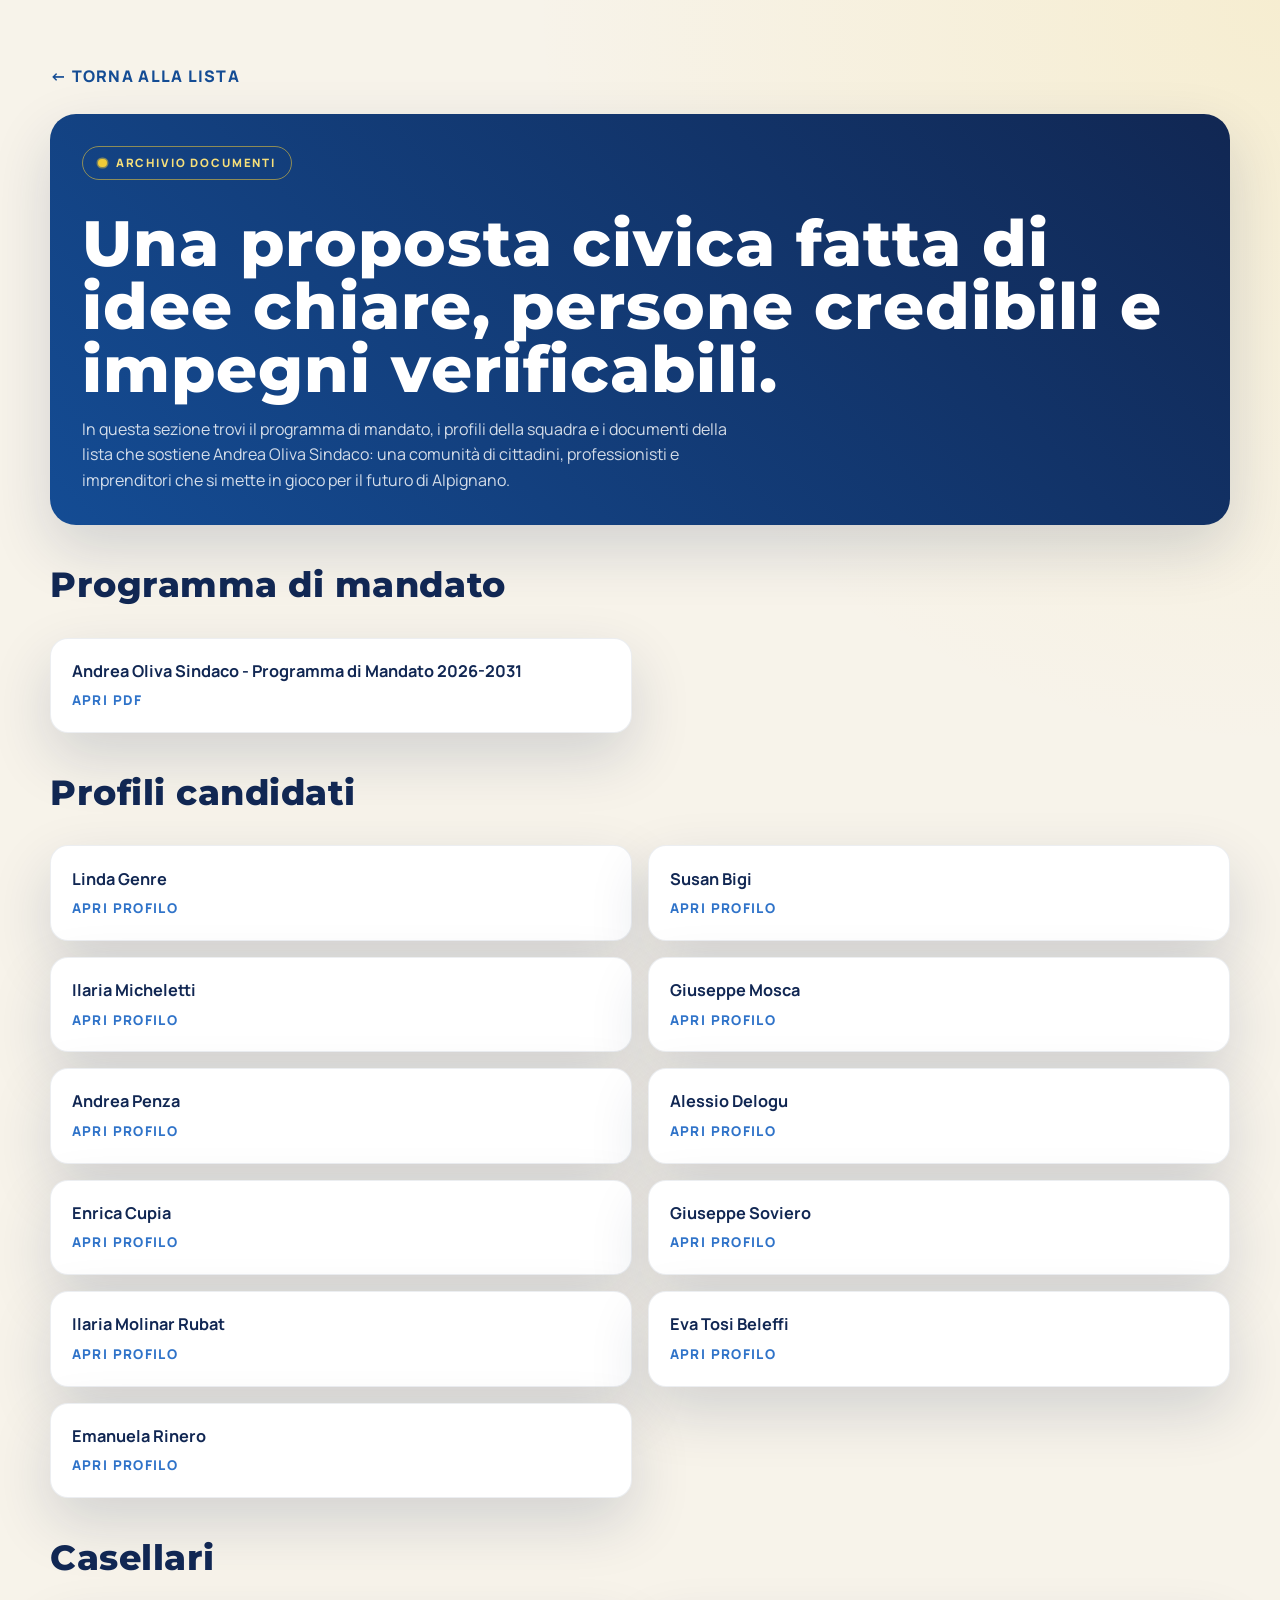
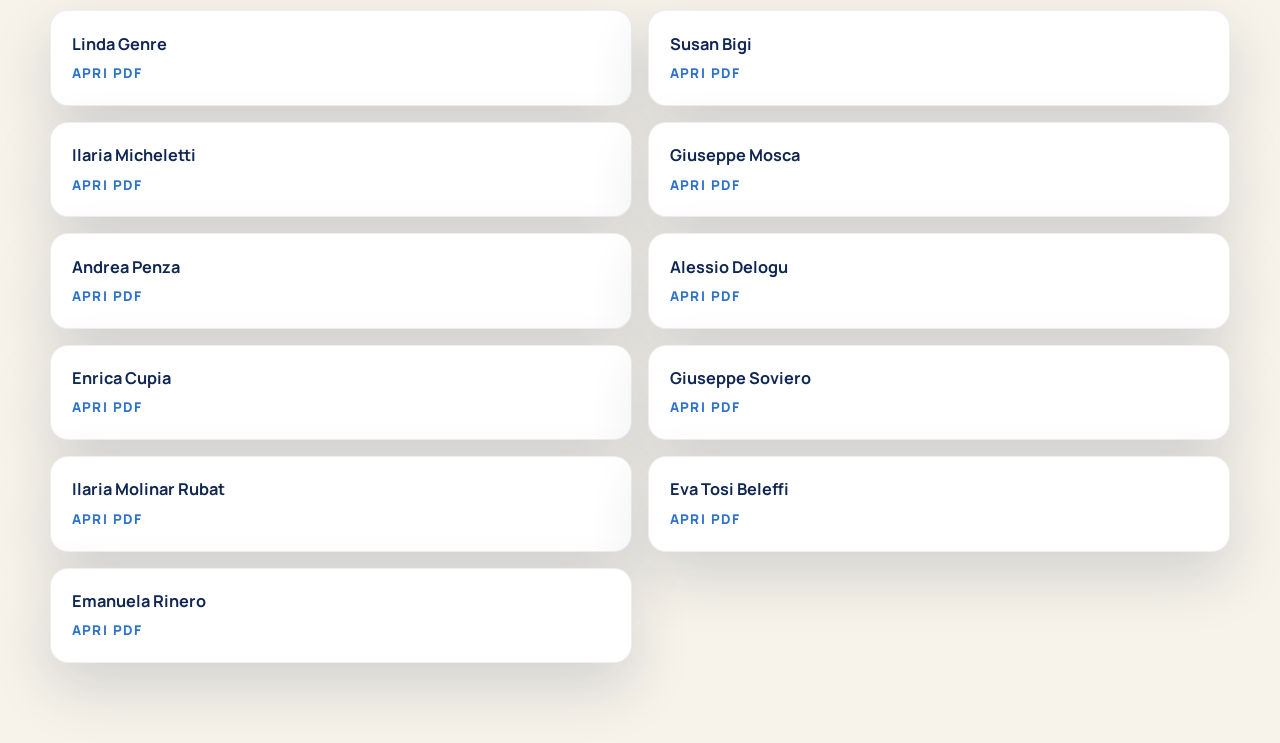
==== commit bf96a68f: "Add new candidate profiles and fix mobile profile spacing" ====
--- a/cv/index.html
+++ b/cv/index.html
@@ -6,7 +6,7 @@
     <meta name="viewport" content="width=device-width, initial-scale=1" />
     <title>Documenti Lista | Reindirizzamento</title>
     <link rel="icon" href="../assets/logo-lista-patto-civico.png" type="image/png" />
-    <link rel="stylesheet" href="../style.css?v=20260429f" />
+    <link rel="stylesheet" href="../style.css?v=20260430b" />
   </head>
   <body class="docs-page">
     <main class="docs-shell">
--- a/style.css
+++ b/style.css
@@ -1398,9 +1398,21 @@
       url("assets/andrea-oliva-hero-mobile.jpg") center 24% / cover no-repeat;
   }
 
+  .hero::before {
+    display: none;
+  }
+
   .notice-bar__inner {
-    flex-direction: column;
-    gap: 0.35rem;
+    min-height: 40px;
+    padding: 0.35rem 0;
+  }
+
+  .notice-bar__inner p {
+    display: none;
+  }
+
+  .notice-label {
+    padding: 0.2rem 0.7rem;
   }
 
   .site-header.is-scrolled .nav-shell,
@@ -1471,6 +1483,22 @@
     background-position: 70% center;
   }
 
+  .profile-panel {
+    margin-top: 1.4rem;
+    width: 100vw;
+    margin-left: calc(50% - 50vw);
+    margin-right: 0;
+    padding: 1rem 0;
+    border-radius: 0;
+    border-left: 0;
+    border-right: 0;
+  }
+
+  .profile-layout,
+  .profile-cards-grid {
+    gap: 0.85rem;
+  }
+
   .section-kicker::before {
     animation: none;
   }
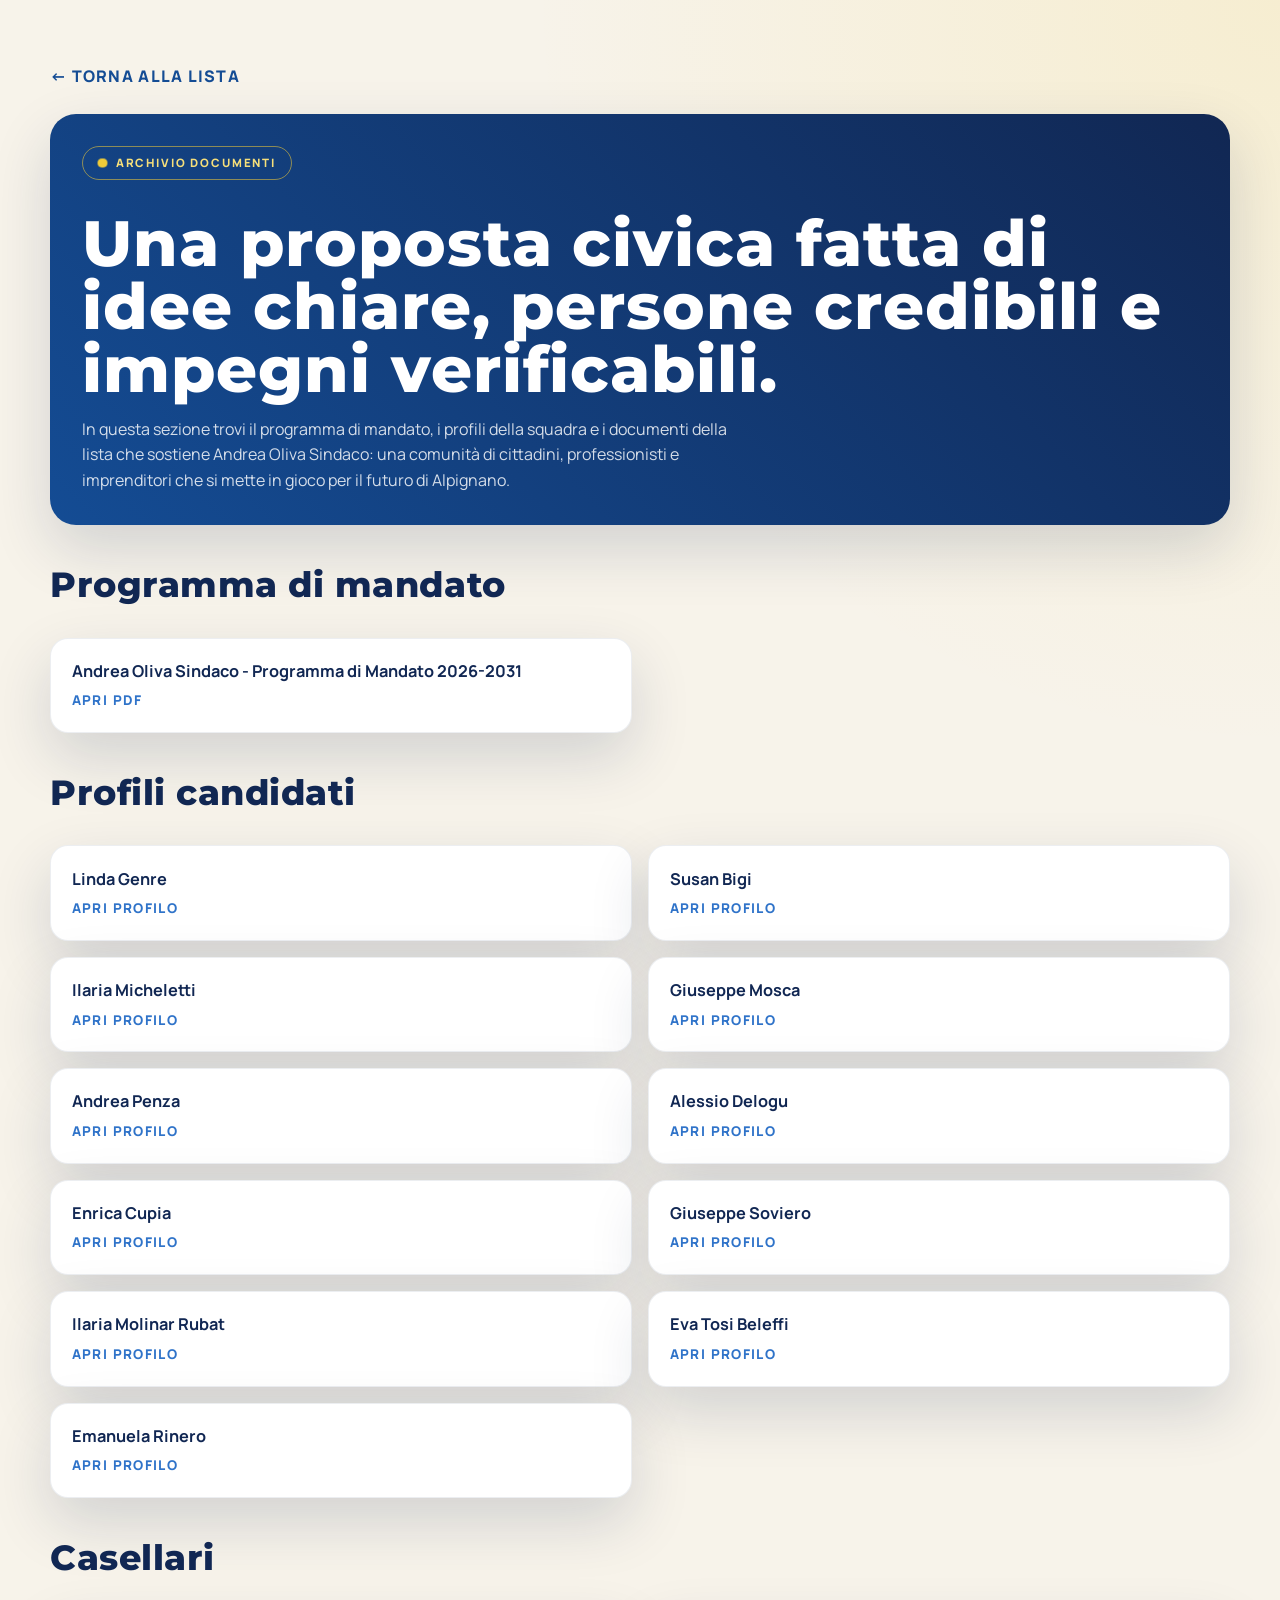
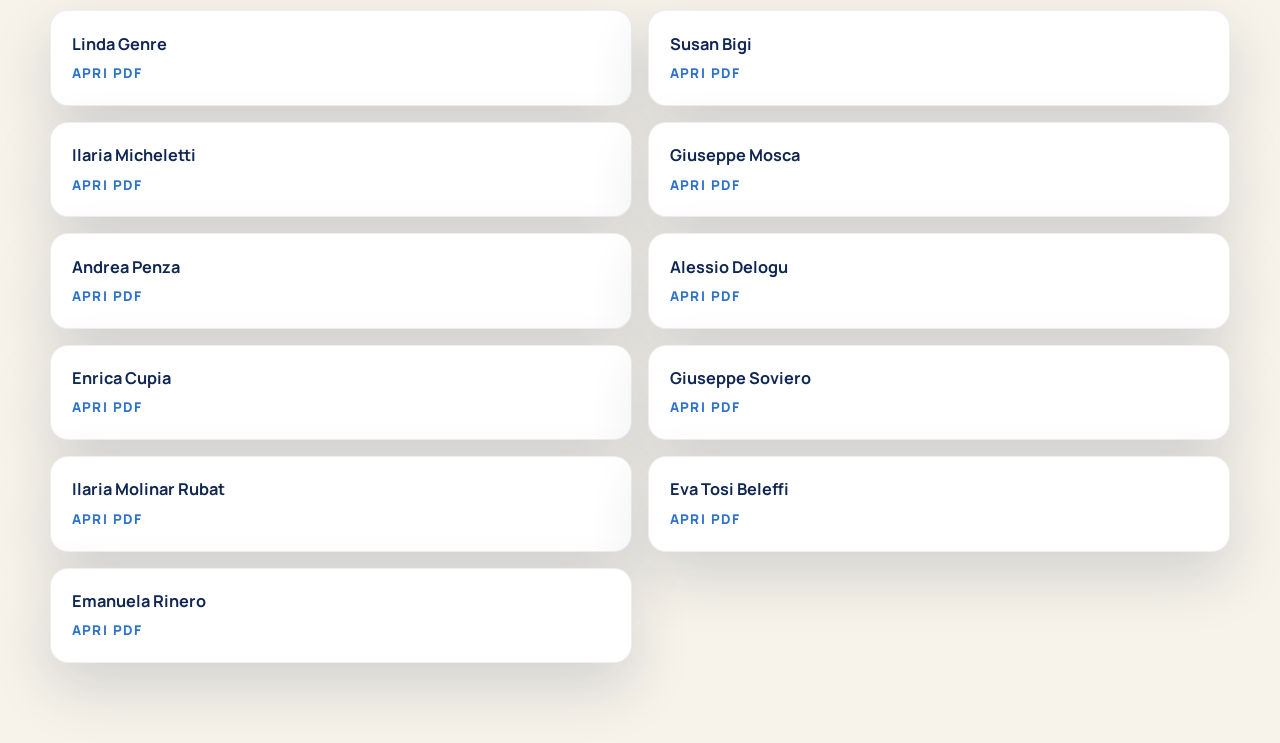
==== commit 4b38dc0c: "Improve mobile nav CTA contrast" ====
--- a/cv/index.html
+++ b/cv/index.html
@@ -6,7 +6,7 @@
     <meta name="viewport" content="width=device-width, initial-scale=1" />
     <title>Documenti Lista | Reindirizzamento</title>
     <link rel="icon" href="../assets/logo-lista-patto-civico.png" type="image/png" />
-    <link rel="stylesheet" href="../style.css?v=20260430b" />
+    <link rel="stylesheet" href="../style.css?v=20260430c" />
   </head>
   <body class="docs-page">
     <main class="docs-shell">
--- a/style.css
+++ b/style.css
@@ -1455,6 +1455,20 @@
     background: rgba(255, 255, 255, 0.03);
   }
 
+  .site-nav .nav-cta {
+    display: flex;
+    align-items: center;
+    justify-content: center;
+    background: var(--gold-500);
+    color: var(--navy-950) !important;
+  }
+
+  .site-nav .nav-cta:hover,
+  .site-nav .nav-cta:focus-visible {
+    color: var(--navy-950) !important;
+    background: #f7d75d;
+  }
+
   .site-nav.is-open {
     opacity: 1;
     pointer-events: auto;
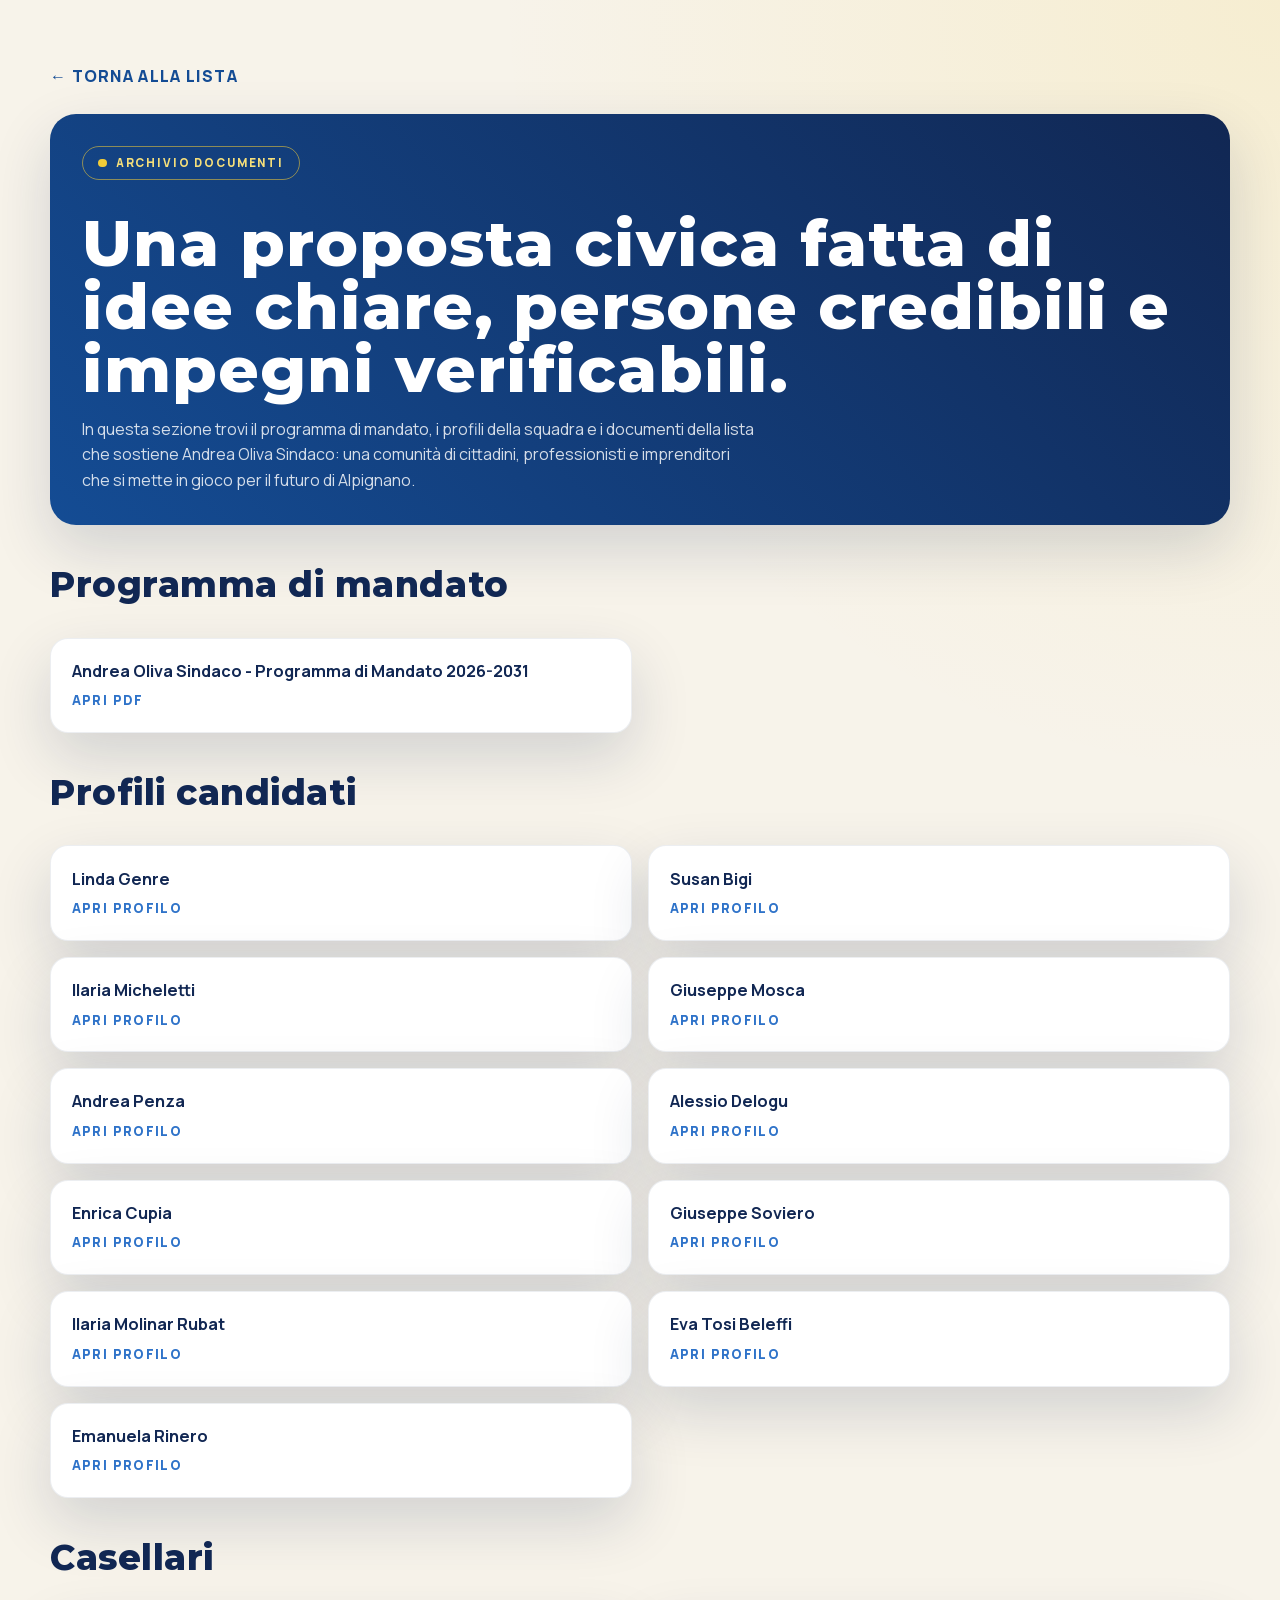
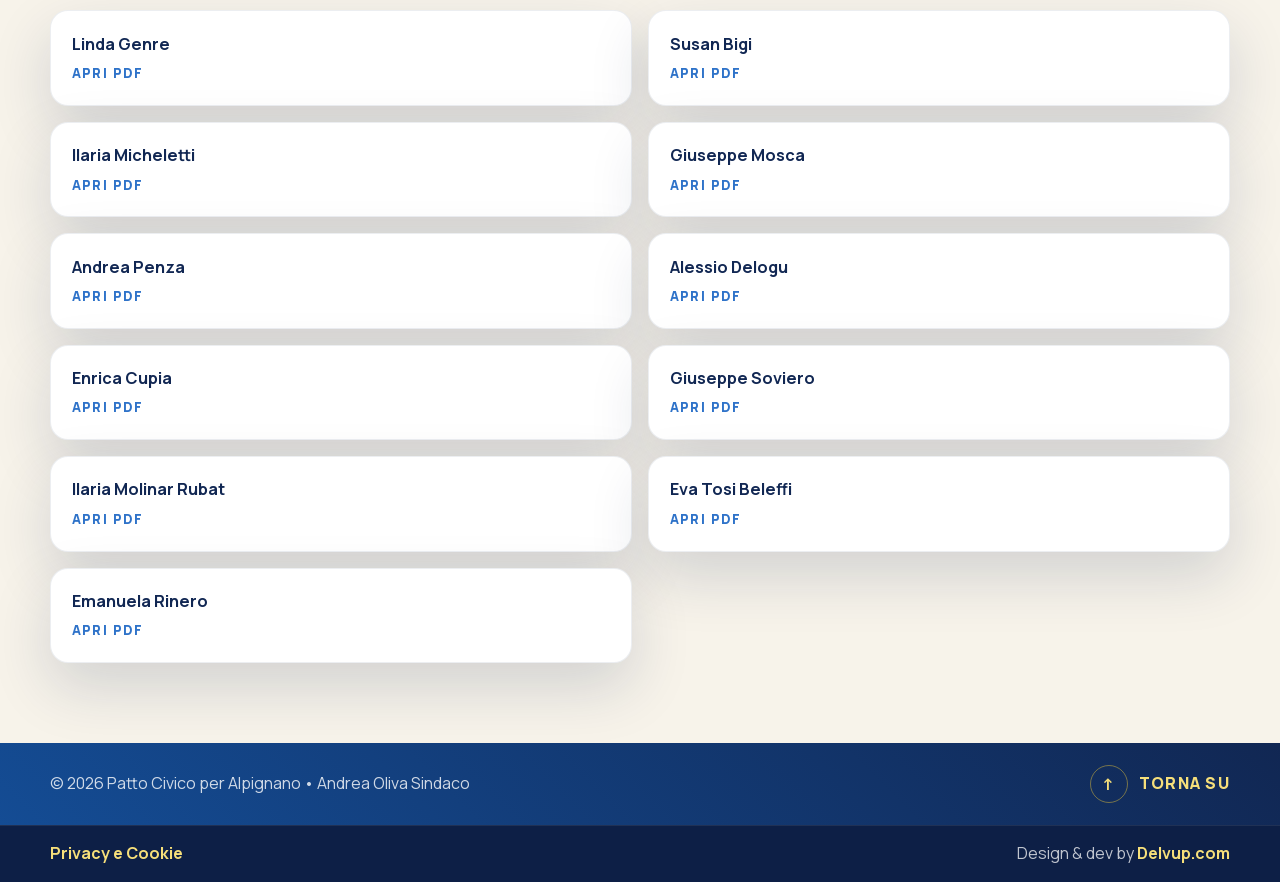
==== commit d50d7b33: "Add candidate photos and privacy page updates" ====
--- a/cv/index.html
+++ b/cv/index.html
@@ -6,7 +6,7 @@
     <meta name="viewport" content="width=device-width, initial-scale=1" />
     <title>Documenti Lista | Reindirizzamento</title>
     <link rel="icon" href="../assets/logo-lista-patto-civico.png" type="image/png" />
-    <link rel="stylesheet" href="../style.css?v=20260430c" />
+    <link rel="stylesheet" href="../style.css?v=20260510a" />
   </head>
   <body class="docs-page">
     <main class="docs-shell">
--- a/style.css
+++ b/style.css
@@ -1,3 +1,43 @@
+@font-face {
+  font-family: "Manrope";
+  font-style: normal;
+  font-weight: 400;
+  font-display: swap;
+  src: url("assets/fonts/manrope-latin.woff2") format("woff2");
+}
+
+@font-face {
+  font-family: "Manrope";
+  font-style: normal;
+  font-weight: 500;
+  font-display: swap;
+  src: url("assets/fonts/manrope-latin.woff2") format("woff2");
+}
+
+@font-face {
+  font-family: "Manrope";
+  font-style: normal;
+  font-weight: 700;
+  font-display: swap;
+  src: url("assets/fonts/manrope-latin.woff2") format("woff2");
+}
+
+@font-face {
+  font-family: "Manrope";
+  font-style: normal;
+  font-weight: 800;
+  font-display: swap;
+  src: url("assets/fonts/manrope-latin.woff2") format("woff2");
+}
+
+@font-face {
+  font-family: "Montserrat";
+  font-style: normal;
+  font-weight: 800;
+  font-display: swap;
+  src: url("assets/fonts/montserrat-800-latin.woff2") format("woff2");
+}
+
 :root {
   --navy-950: #112753;
   --navy-900: #144c94;
@@ -684,11 +724,20 @@
   margin-top: 1rem;
   border-radius: 50%;
   background: var(--brand-gradient);
+  border: 2px solid rgba(255, 255, 255, 0.92);
   color: var(--gold-300);
   font-family: "Montserrat", sans-serif;
   font-size: 1.15rem;
   font-weight: 800;
   letter-spacing: 0.08em;
+  overflow: hidden;
+  box-shadow: 0 10px 28px rgba(17, 39, 83, 0.18);
+}
+
+.candidate-card__avatar img {
+  width: 100%;
+  height: 100%;
+  object-fit: cover;
 }
 
 .candidate-card strong {
@@ -1007,6 +1056,34 @@
   font-weight: 700;
 }
 
+.site-bottombar {
+  background: #0d1f46;
+  color: rgba(255, 255, 255, 0.74);
+  border-top: 1px solid rgba(255, 255, 255, 0.08);
+}
+
+.site-bottombar__inner {
+  display: flex;
+  align-items: center;
+  justify-content: space-between;
+  gap: 1rem;
+  min-height: 56px;
+  padding: 0.75rem 0;
+}
+
+.site-bottombar__inner p {
+  margin: 0;
+}
+
+.site-bottombar__inner a {
+  color: var(--gold-300);
+  font-weight: 700;
+}
+
+.site-bottombar__credit {
+  text-align: right;
+}
+
 .scroll-top {
   display: inline-flex;
   align-items: center;
@@ -1094,6 +1171,59 @@
   margin-top: 2rem;
 }
 
+.policy-grid {
+  display: grid;
+  grid-template-columns: repeat(2, minmax(0, 1fr));
+  gap: 1rem;
+  margin-top: 2rem;
+}
+
+.policy-card {
+  padding: 1.35rem 1.4rem;
+  border-radius: var(--radius-md);
+  background: var(--white);
+  border: 1px solid rgba(17, 39, 83, 0.08);
+  box-shadow: var(--shadow-soft);
+}
+
+.policy-card--wide {
+  grid-column: 1 / -1;
+}
+
+.policy-card h2 {
+  margin: 0 0 0.75rem;
+  font-family: "Montserrat", "Avenir Next", sans-serif;
+  font-size: clamp(1.25rem, 2vw, 1.7rem);
+  font-weight: 800;
+  letter-spacing: 0.015em;
+  color: var(--navy-950);
+}
+
+.policy-card p + p {
+  margin-top: 0.75rem;
+}
+
+.policy-card p,
+.policy-card li {
+  color: var(--ink-700);
+}
+
+.policy-list {
+  margin: 0;
+  padding-left: 1.1rem;
+}
+
+.policy-list li + li {
+  margin-top: 0.5rem;
+}
+
+.policy-note {
+  padding: 0.95rem 1rem;
+  border-radius: 16px;
+  background: rgba(20, 76, 148, 0.06);
+  border: 1px solid rgba(20, 76, 148, 0.1);
+}
+
 .docs-section h2 {
   margin: 0;
   font-family: "Montserrat", "Avenir Next", sans-serif;
@@ -1211,6 +1341,13 @@
   font-size: 2rem;
   font-weight: 800;
   letter-spacing: 0.08em;
+  overflow: hidden;
+}
+
+.profile-spotlight__avatar img {
+  width: 100%;
+  height: 100%;
+  object-fit: cover;
 }
 
 .profile-spotlight__role {
@@ -1544,7 +1681,21 @@
     padding: 1rem 0;
   }
 
+  .site-bottombar__inner {
+    flex-direction: column;
+    justify-content: center;
+    text-align: center;
+  }
+
+  .site-bottombar__credit {
+    text-align: center;
+  }
+
   .docs-list {
+    grid-template-columns: 1fr;
+  }
+
+  .policy-grid {
     grid-template-columns: 1fr;
   }
 }
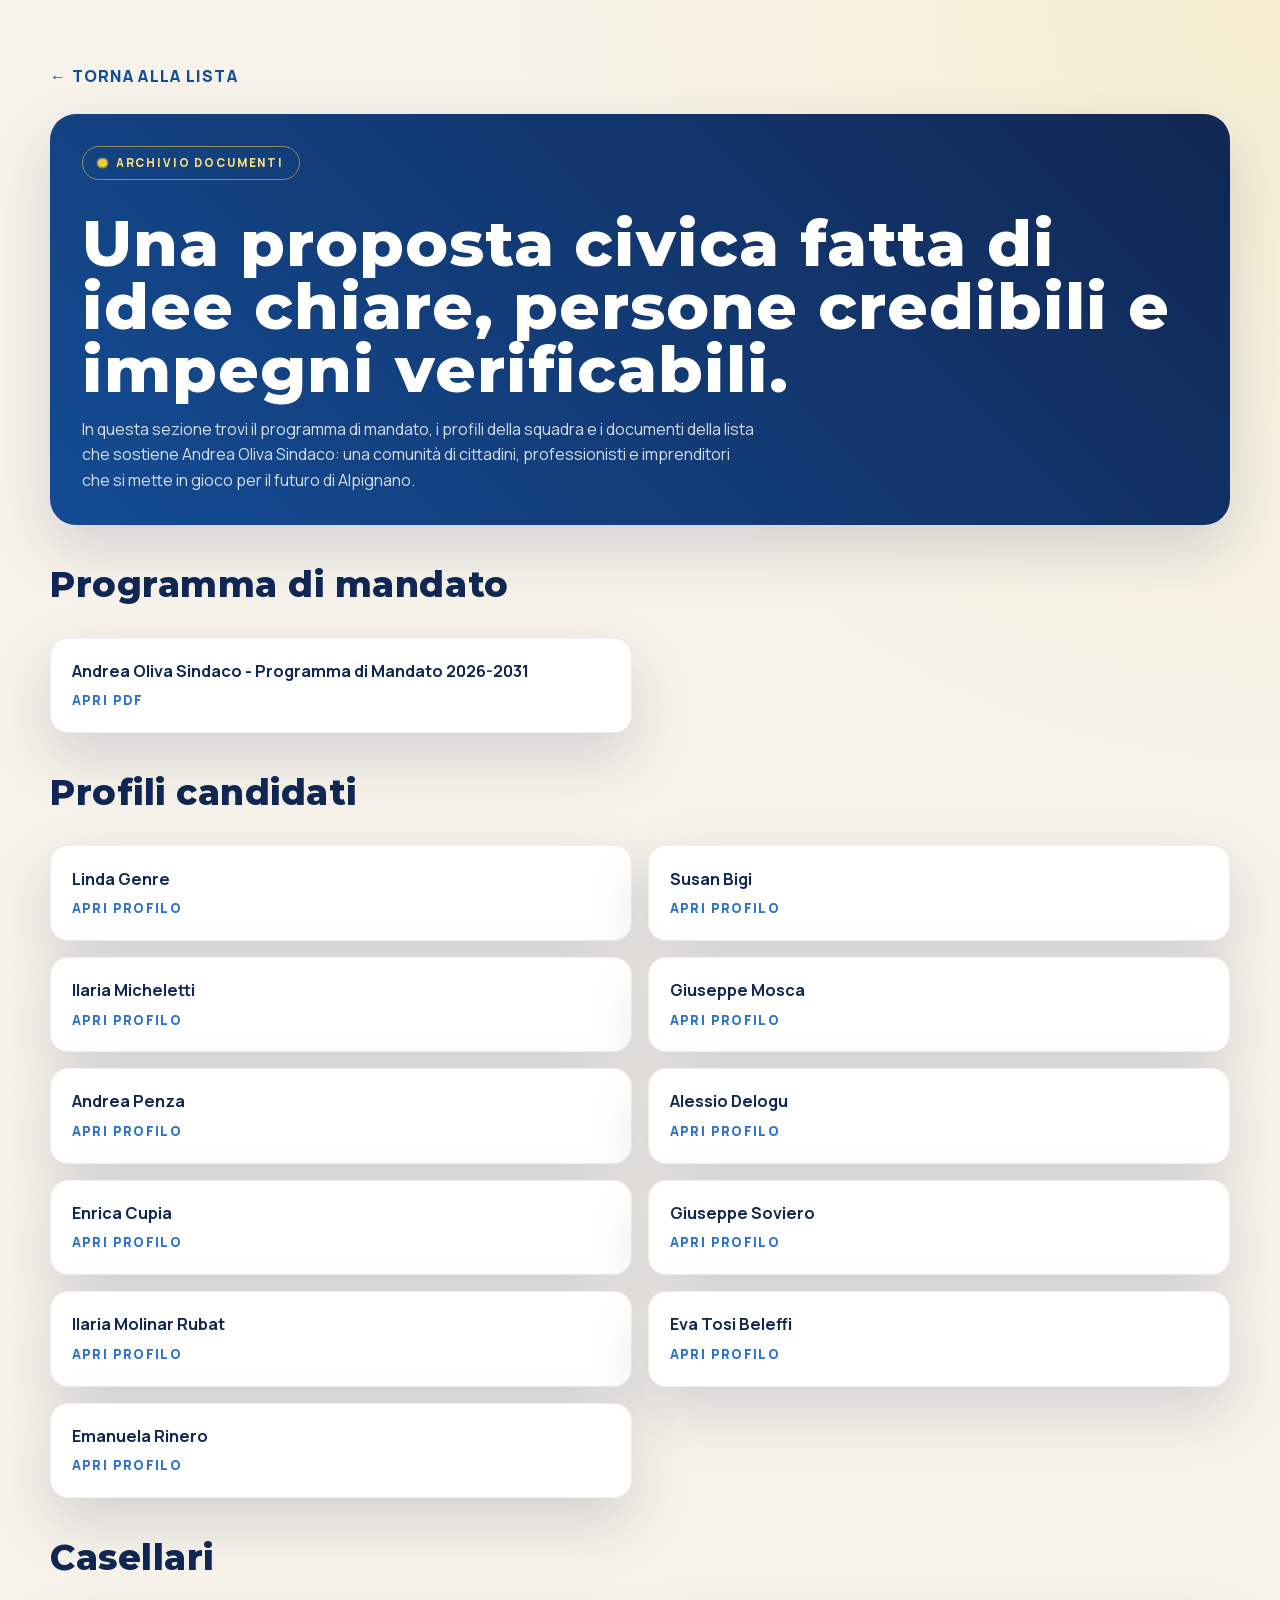
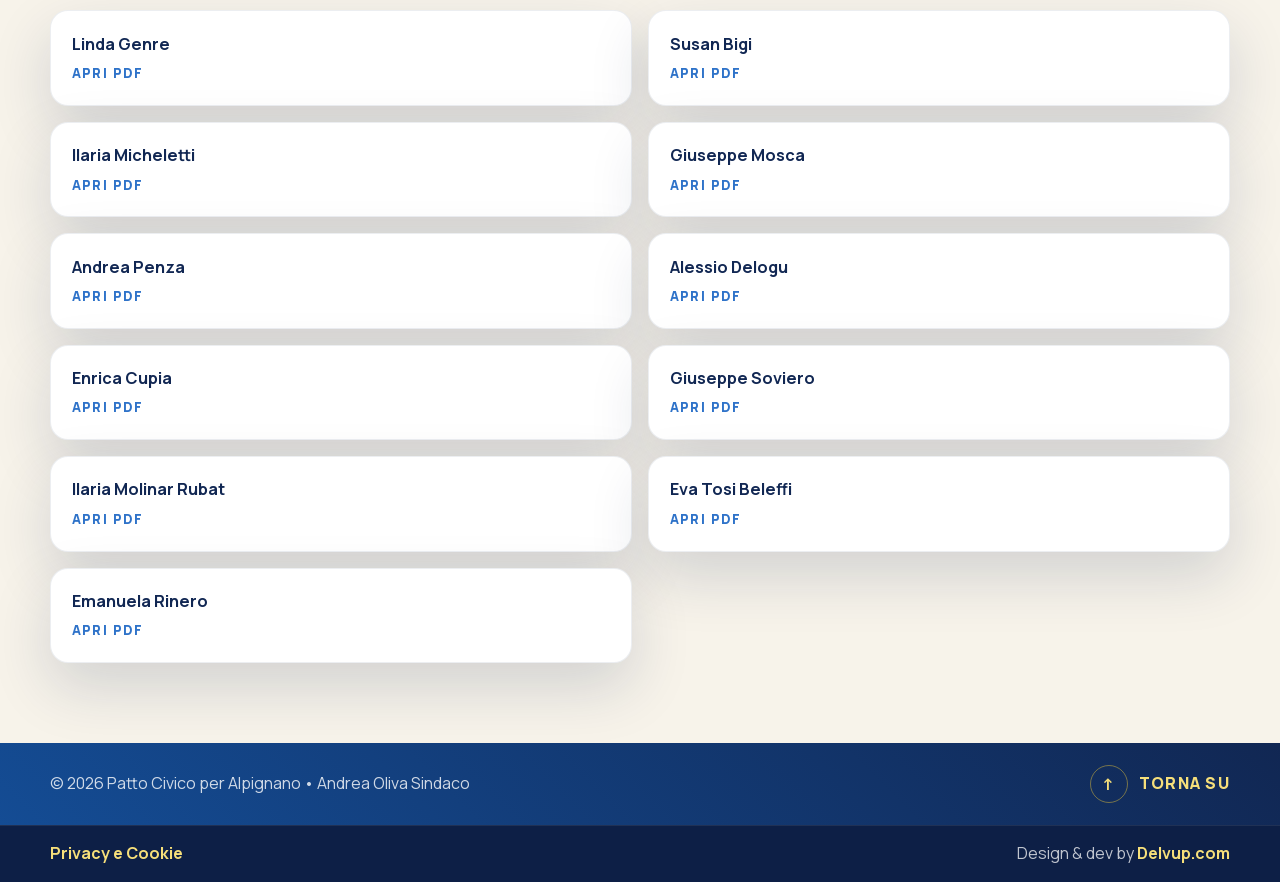
==== commit ea9970c9: "Improve profile casellario button contrast" ====
--- a/cv/index.html
+++ b/cv/index.html
@@ -6,7 +6,7 @@
     <meta name="viewport" content="width=device-width, initial-scale=1" />
     <title>Documenti Lista | Reindirizzamento</title>
     <link rel="icon" href="../assets/logo-lista-patto-civico.png" type="image/png" />
-    <link rel="stylesheet" href="../style.css?v=20260510a" />
+    <link rel="stylesheet" href="../style.css?v=20260512a" />
   </head>
   <body class="docs-page">
     <main class="docs-shell">
--- a/style.css
+++ b/style.css
@@ -1480,9 +1480,24 @@
 }
 
 .profile-panel__ghost {
-  border-color: rgba(20, 76, 148, 0.2);
-  color: var(--navy-900);
-  background: rgba(20, 76, 148, 0.05);
+  gap: 0.55rem;
+  border-color: rgba(20, 76, 148, 0.95);
+  color: var(--white);
+  background: linear-gradient(45deg, #144c94 0%, #112753 100%);
+  box-shadow: 0 16px 28px rgba(17, 39, 83, 0.18);
+}
+
+.profile-panel__ghost::after {
+  content: "\2197";
+  font-size: 0.96rem;
+  line-height: 1;
+  letter-spacing: 0;
+}
+
+.profile-panel__ghost:hover,
+.profile-panel__ghost:focus-visible {
+  border-color: var(--gold-500);
+  box-shadow: 0 18px 32px rgba(17, 39, 83, 0.24);
 }
 
 .js-enabled .reveal {
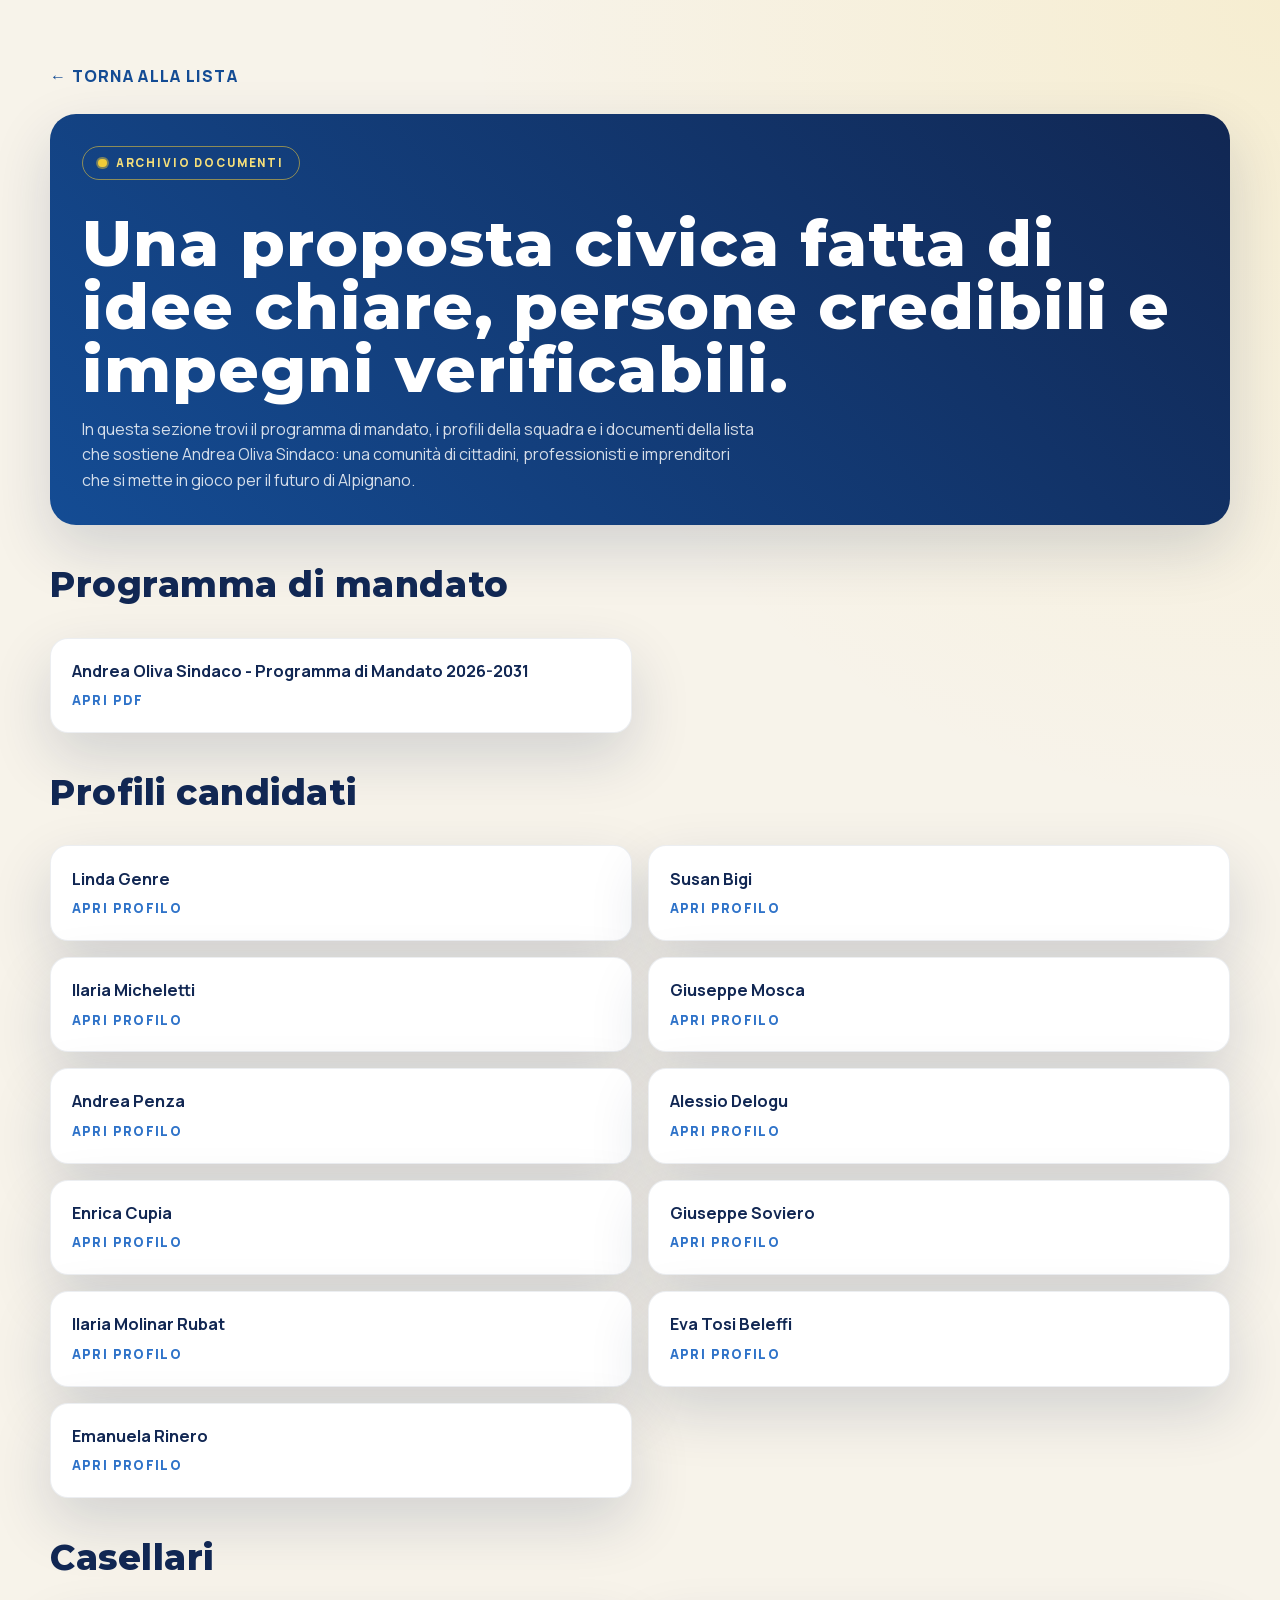
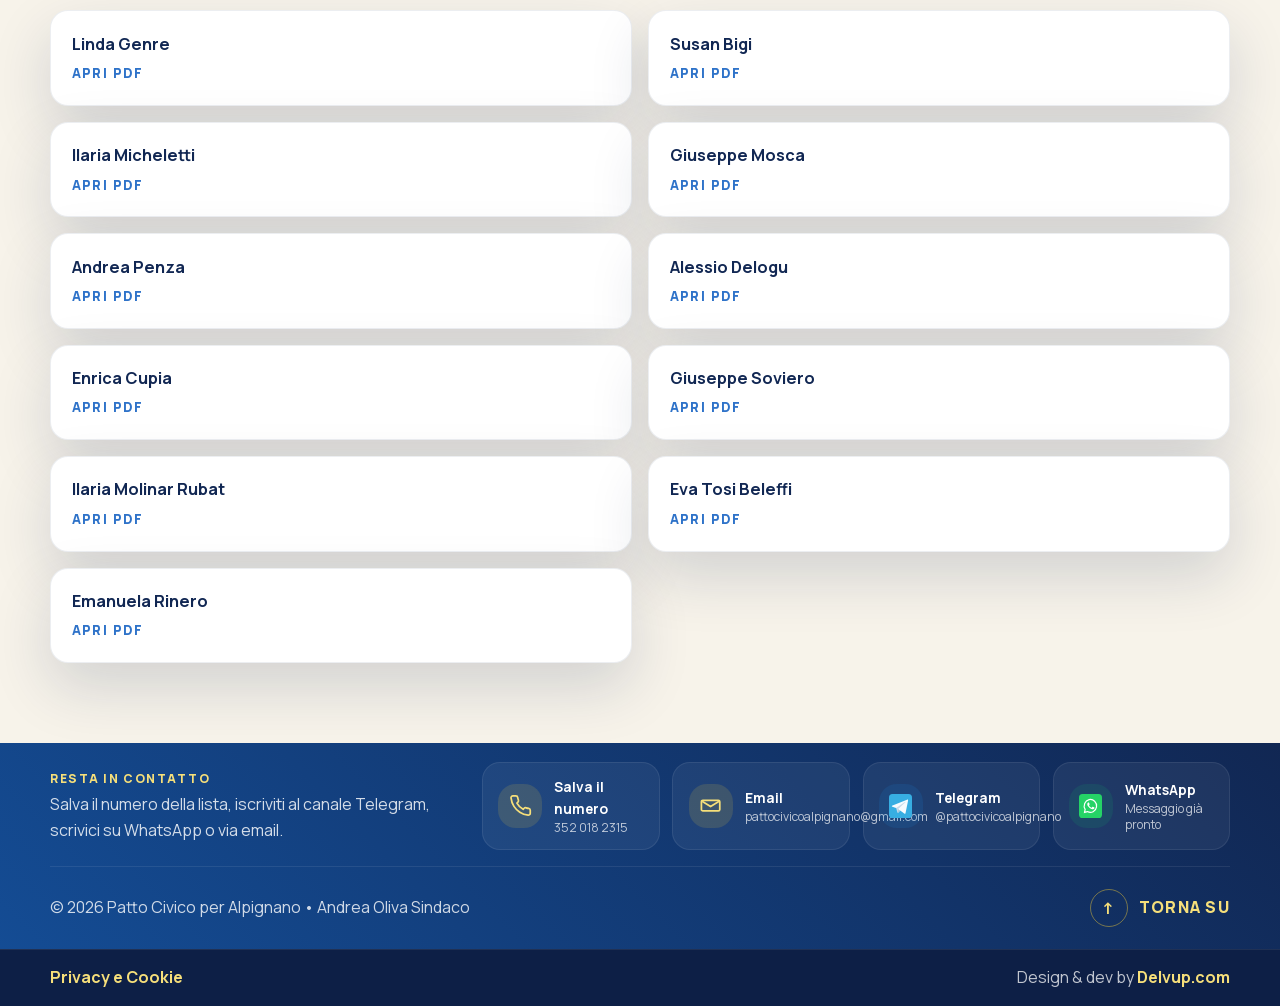
==== commit 1d36a13d: "Add campaign contact CTAs and outreach links" ====
--- a/cv/index.html
+++ b/cv/index.html
@@ -6,7 +6,7 @@
     <meta name="viewport" content="width=device-width, initial-scale=1" />
     <title>Documenti Lista | Reindirizzamento</title>
     <link rel="icon" href="../assets/logo-lista-patto-civico.png" type="image/png" />
-    <link rel="stylesheet" href="../style.css?v=20260512a" />
+    <link rel="stylesheet" href="../style.css?v=20260513b" />
   </head>
   <body class="docs-page">
     <main class="docs-shell">
--- a/style.css
+++ b/style.css
@@ -1024,9 +1024,368 @@
   color: var(--gold-300);
 }
 
+.signal-strip {
+  background: var(--gold-500);
+  padding: 1rem 0;
+}
+
+.signal-strip__inner {
+  display: grid;
+  grid-template-columns: repeat(2, minmax(0, 1fr));
+  gap: 1rem;
+  align-items: stretch;
+}
+
+.signal-pill {
+  display: flex;
+  align-items: center;
+  gap: 0.9rem;
+  min-height: 92px;
+  padding: 1rem 1.1rem;
+  border-radius: 24px;
+  background: rgba(255, 255, 255, 0.58);
+  border: 1px solid rgba(17, 39, 83, 0.08);
+  box-shadow: 0 16px 28px rgba(17, 39, 83, 0.08);
+  color: var(--navy-950);
+  transition: transform 180ms ease, box-shadow 180ms ease, border-color 180ms ease;
+}
+
+.signal-pill:hover,
+.signal-pill:focus-visible {
+  transform: translateY(-2px);
+  border-color: rgba(17, 39, 83, 0.16);
+  box-shadow: 0 20px 34px rgba(17, 39, 83, 0.12);
+}
+
+.signal-pill__icon {
+  display: inline-flex;
+  align-items: center;
+  justify-content: center;
+  flex: 0 0 auto;
+  width: 56px;
+  height: 56px;
+  border-radius: 18px;
+  background: rgba(255, 255, 255, 0.82);
+}
+
+.signal-pill--telegram .signal-pill__icon {
+  color: #1684d8;
+}
+
+.signal-pill--whatsapp .signal-pill__icon {
+  color: #10a861;
+}
+
+.signal-pill__copy {
+  display: grid;
+  gap: 0.16rem;
+  min-width: 0;
+}
+
+.signal-pill__copy strong {
+  font-family: var(--font-display);
+  font-size: 1.05rem;
+  font-weight: 800;
+  letter-spacing: 0.01em;
+  line-height: 1.05;
+}
+
+.signal-pill__copy small {
+  color: rgba(17, 39, 83, 0.82);
+  font-size: 0.84rem;
+}
+
+.section--connect {
+  background:
+    radial-gradient(circle at 8% 18%, rgba(240, 203, 56, 0.12), rgba(240, 203, 56, 0) 20%),
+    linear-gradient(180deg, #f7f4ec 0%, #ffffff 100%);
+}
+
+.connect-shell {
+  padding: 2.3rem;
+  border-radius: var(--radius-lg);
+  background:
+    linear-gradient(180deg, rgba(255, 255, 255, 0.92), rgba(255, 255, 255, 0.98)),
+    linear-gradient(45deg, rgba(20, 76, 148, 0.08), rgba(17, 39, 83, 0.04));
+  border: 1px solid rgba(20, 76, 148, 0.09);
+  box-shadow: 0 24px 60px rgba(17, 39, 83, 0.08);
+}
+
+.connect-shell__intro {
+  max-width: 48rem;
+  margin-bottom: 1.6rem;
+}
+
+.connect-shell__intro p {
+  max-width: 44rem;
+  margin-top: 1rem;
+  color: var(--ink-700);
+}
+
+.connect-grid {
+  display: grid;
+  grid-template-columns: minmax(0, 1.18fr) repeat(2, minmax(0, 1fr));
+  gap: 1rem;
+}
+
+.connect-card {
+  display: flex;
+  flex-direction: column;
+  gap: 0.95rem;
+  min-height: 100%;
+  padding: 1.4rem;
+  border-radius: var(--radius-lg);
+  background: #fff;
+  border: 1px solid rgba(20, 76, 148, 0.1);
+  box-shadow: 0 18px 38px rgba(17, 39, 83, 0.07);
+}
+
+.connect-card--phone {
+  background:
+    radial-gradient(circle at right top, rgba(240, 203, 56, 0.18), rgba(240, 203, 56, 0) 30%),
+    linear-gradient(45deg, rgba(20, 76, 148, 0.98) 0%, rgba(17, 39, 83, 0.98) 100%);
+  border-color: rgba(20, 76, 148, 0.18);
+  color: var(--white);
+}
+
+.connect-card--phone p {
+  color: rgba(255, 255, 255, 0.84);
+}
+
+.connect-card__icon,
+.footer-contact__icon {
+  display: inline-flex;
+  align-items: center;
+  justify-content: center;
+  flex: 0 0 auto;
+  width: 56px;
+  height: 56px;
+  border-radius: 18px;
+}
+
+.connect-card__icon svg,
+.connect-card__icon img,
+.footer-contact__icon svg,
+.footer-contact__icon img,
+.signal-pill__icon img {
+  width: 1.45rem;
+  height: 1.45rem;
+}
+
+.connect-card--phone .connect-card__icon {
+  background: rgba(240, 203, 56, 0.18);
+  color: var(--gold-400);
+}
+
+.connect-card--telegram .connect-card__icon {
+  background: rgba(20, 76, 148, 0.08);
+  color: #1684d8;
+}
+
+.connect-card--whatsapp .connect-card__icon {
+  background: rgba(17, 168, 97, 0.1);
+  color: #10a861;
+}
+
+.connect-card__eyebrow {
+  font-size: 0.75rem;
+  font-weight: 800;
+  letter-spacing: 0.13em;
+  text-transform: uppercase;
+}
+
+.connect-card--phone .connect-card__eyebrow {
+  color: var(--gold-300);
+}
+
+.connect-card:not(.connect-card--phone) .connect-card__eyebrow {
+  color: var(--navy-700);
+}
+
+.connect-card h3 {
+  font-size: clamp(1.5rem, 2.3vw, 2rem);
+  line-height: 1.05;
+}
+
+.connect-card:not(.connect-card--phone) p {
+  color: var(--ink-700);
+}
+
+.connect-card__action {
+  display: grid;
+  gap: 0.18rem;
+  margin-top: auto;
+  padding: 1rem 1.1rem;
+  border-radius: 20px;
+  background: rgba(20, 76, 148, 0.05);
+  border: 1px solid rgba(20, 76, 148, 0.12);
+  color: var(--navy-900);
+  transition: transform 180ms ease, box-shadow 180ms ease, border-color 180ms ease;
+}
+
+.connect-card__action:hover,
+.connect-card__action:focus-visible {
+  transform: translateY(-2px);
+  border-color: rgba(20, 76, 148, 0.28);
+  box-shadow: 0 14px 28px rgba(17, 39, 83, 0.12);
+}
+
+.connect-card__action span {
+  font-size: 0.76rem;
+  font-weight: 800;
+  letter-spacing: 0.12em;
+  text-transform: uppercase;
+}
+
+.connect-card__action strong {
+  font-size: 1rem;
+  line-height: 1.25;
+}
+
+.connect-card__stack {
+  display: grid;
+  gap: 0.75rem;
+  margin-top: auto;
+}
+
+.connect-card__action--light {
+  background: rgba(255, 255, 255, 0.12);
+  border-color: rgba(255, 255, 255, 0.16);
+  color: var(--white);
+}
+
+.connect-card__action--light:hover,
+.connect-card__action--light:focus-visible {
+  border-color: rgba(240, 203, 56, 0.52);
+  box-shadow: 0 16px 30px rgba(12, 29, 66, 0.28);
+}
+
+.connect-card__subaction {
+  display: grid;
+  gap: 0.18rem;
+  padding: 0.95rem 1.1rem;
+  border-radius: 20px;
+  background: rgba(255, 255, 255, 0.08);
+  border: 1px solid rgba(255, 255, 255, 0.12);
+  color: var(--white);
+  transition: transform 180ms ease, border-color 180ms ease, box-shadow 180ms ease;
+}
+
+.connect-card__subaction:hover,
+.connect-card__subaction:focus-visible {
+  transform: translateY(-2px);
+  border-color: rgba(240, 203, 56, 0.52);
+  box-shadow: 0 16px 30px rgba(12, 29, 66, 0.28);
+}
+
+.connect-card__subaction span {
+  font-size: 0.76rem;
+  font-weight: 800;
+  letter-spacing: 0.12em;
+  text-transform: uppercase;
+}
+
+.connect-card__subaction strong {
+  font-size: 0.98rem;
+  line-height: 1.25;
+}
+
 .site-footer {
   background: var(--brand-gradient);
   color: rgba(255, 255, 255, 0.8);
+}
+
+.site-footer__connect {
+  display: flex;
+  align-items: center;
+  justify-content: space-between;
+  gap: 1.4rem;
+  padding: 1.2rem 0 1rem;
+  border-bottom: 1px solid rgba(255, 255, 255, 0.08);
+}
+
+.site-footer__connect-copy {
+  display: grid;
+  gap: 0.25rem;
+}
+
+.site-footer__connect-copy span {
+  font-size: 0.75rem;
+  font-weight: 800;
+  letter-spacing: 0.13em;
+  text-transform: uppercase;
+  color: var(--gold-300);
+}
+
+.site-footer__connect-copy p {
+  margin: 0;
+  color: rgba(255, 255, 255, 0.82);
+}
+
+.site-footer__connect-links {
+  display: grid;
+  grid-template-columns: repeat(4, minmax(0, 1fr));
+  gap: 0.8rem;
+}
+
+.footer-contact {
+  display: flex;
+  align-items: center;
+  gap: 0.75rem;
+  min-width: 0;
+  padding: 0.8rem 0.95rem;
+  border-radius: 18px;
+  background: rgba(255, 255, 255, 0.06);
+  border: 1px solid rgba(255, 255, 255, 0.08);
+  transition: transform 180ms ease, border-color 180ms ease, background-color 180ms ease;
+}
+
+.footer-contact:hover,
+.footer-contact:focus-visible {
+  transform: translateY(-2px);
+  border-color: rgba(240, 203, 56, 0.42);
+  background: rgba(255, 255, 255, 0.09);
+}
+
+.footer-contact__icon {
+  width: 44px;
+  height: 44px;
+}
+
+.footer-contact--phone .footer-contact__icon {
+  background: rgba(240, 203, 56, 0.14);
+  color: var(--gold-300);
+}
+
+.footer-contact--email .footer-contact__icon {
+  background: rgba(240, 203, 56, 0.14);
+  color: var(--gold-300);
+}
+
+.footer-contact--telegram .footer-contact__icon {
+  background: rgba(22, 132, 216, 0.14);
+  color: #64c2ff;
+}
+
+.footer-contact--whatsapp .footer-contact__icon {
+  background: rgba(16, 168, 97, 0.14);
+  color: #59dc95;
+}
+
+.footer-contact__text {
+  display: grid;
+  min-width: 0;
+}
+
+.footer-contact__text strong {
+  color: var(--white);
+  font-size: 0.86rem;
+}
+
+.footer-contact__text small {
+  color: rgba(255, 255, 255, 0.7);
+  font-size: 0.76rem;
+  line-height: 1.3;
 }
 
 .site-footer__inner {
@@ -1524,6 +1883,18 @@
     grid-template-columns: repeat(2, minmax(0, 1fr));
   }
 
+  .connect-grid {
+    grid-template-columns: repeat(2, minmax(0, 1fr));
+  }
+
+  .connect-card--phone {
+    grid-column: 1 / -1;
+  }
+
+  .site-footer__connect-links {
+    grid-template-columns: repeat(2, minmax(0, 1fr));
+  }
+
   .hero__grid,
   .split-layout,
   .split-layout--wide {
@@ -1540,6 +1911,11 @@
 
   .hero {
     background-position: 68% center;
+  }
+
+  .site-footer__connect {
+    flex-direction: column;
+    align-items: stretch;
   }
 }
 
@@ -1670,10 +2046,12 @@
   }
 
   .hero__metrics,
+  .signal-strip__inner,
   .vision-grid,
   .candidate-grid,
   .priority-grid,
   .contact-list,
+  .connect-grid,
   .profile-spotlight__meta,
   .profile-cards-grid {
     grid-template-columns: 1fr;
@@ -1685,8 +2063,17 @@
 
   .hero__panel,
   .manifesto-card,
-  .cta-card {
+  .cta-card,
+  .connect-shell {
     padding: 1.4rem;
+  }
+
+  .site-footer__connect {
+    padding-top: 1rem;
+  }
+
+  .site-footer__connect-links {
+    grid-template-columns: 1fr;
   }
 
   .site-footer__inner {
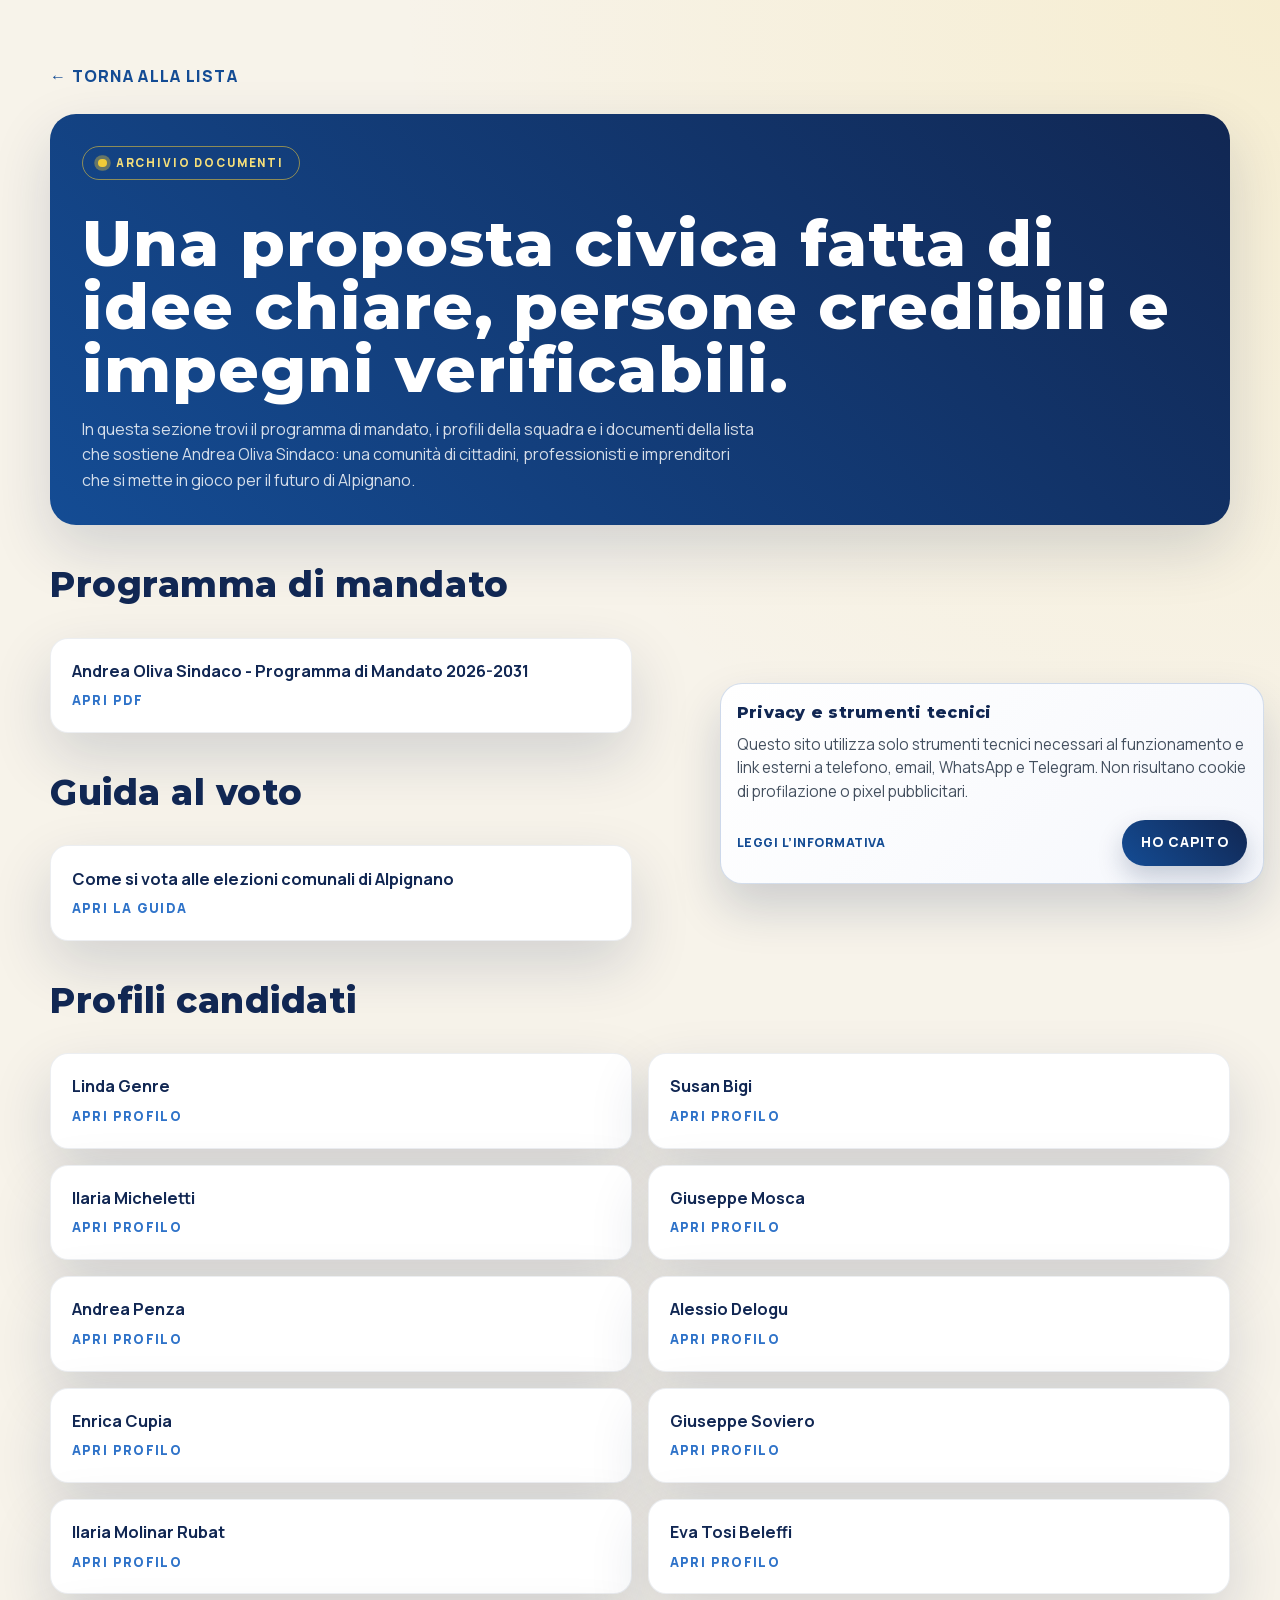
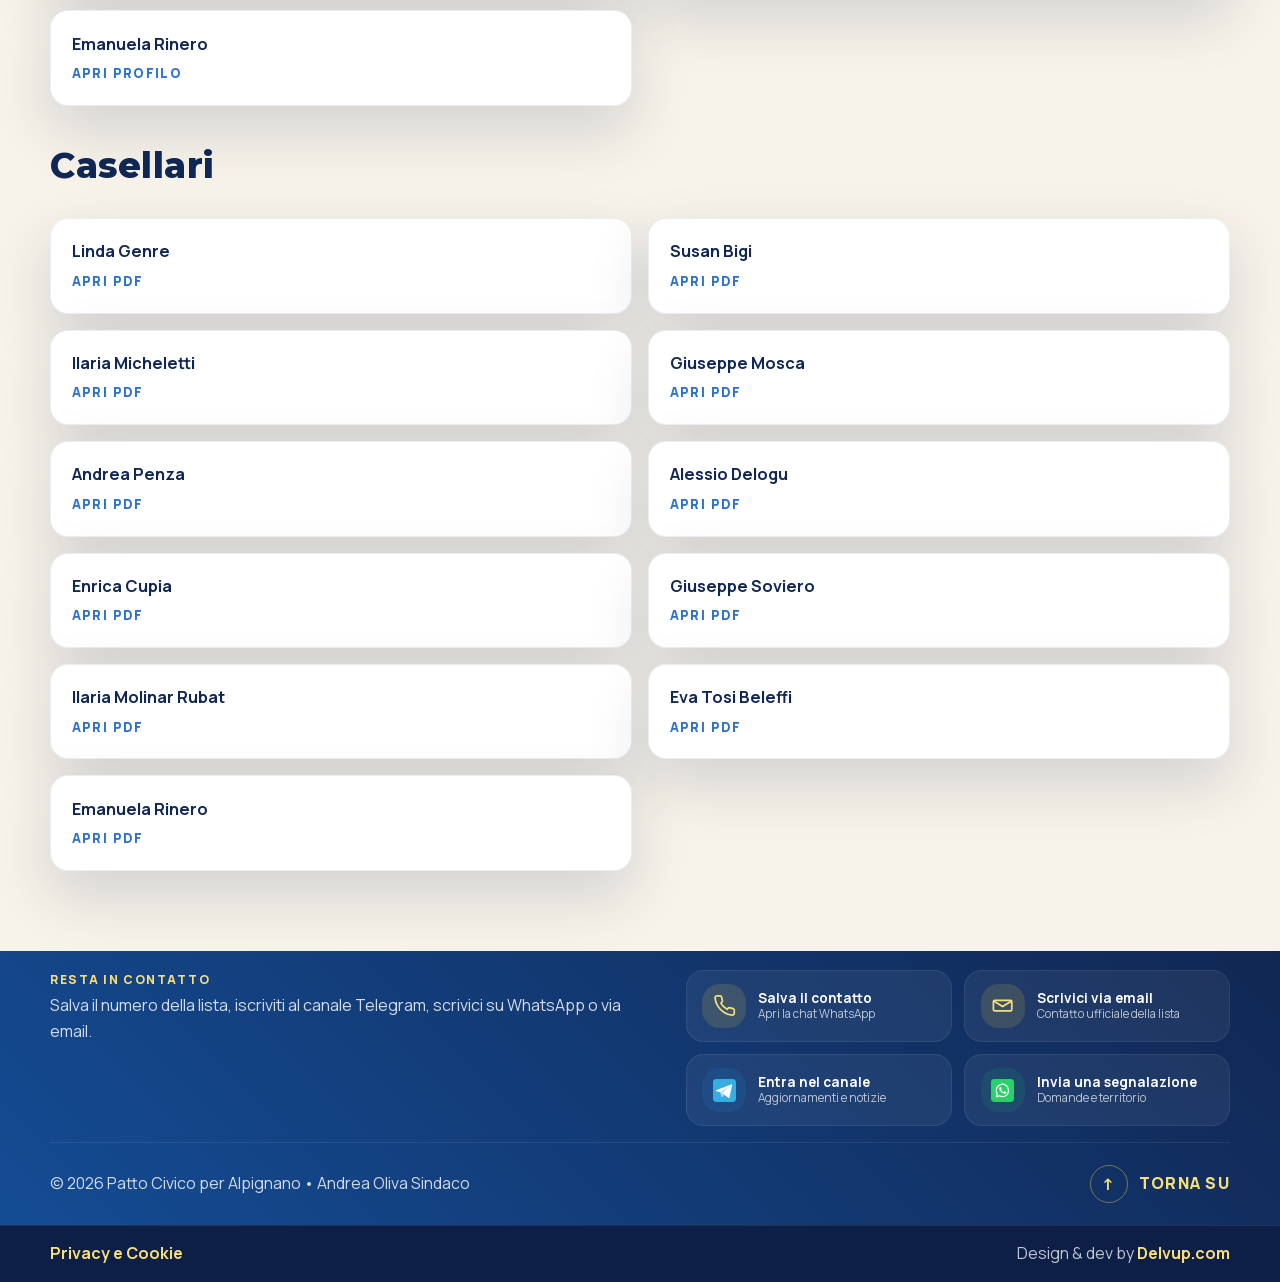
==== commit a77cdc97: "Add voting guide page and FAQ redesign" ====
--- a/cv/index.html
+++ b/cv/index.html
@@ -6,7 +6,7 @@
     <meta name="viewport" content="width=device-width, initial-scale=1" />
     <title>Documenti Lista | Reindirizzamento</title>
     <link rel="icon" href="../assets/logo-lista-patto-civico.png" type="image/png" />
-    <link rel="stylesheet" href="../style.css?v=20260513b" />
+    <link rel="stylesheet" href="../style.css?v=20260519a" />
   </head>
   <body class="docs-page">
     <main class="docs-shell">
--- a/style.css
+++ b/style.css
@@ -1297,7 +1297,7 @@
 
 .site-footer__connect {
   display: flex;
-  align-items: center;
+  align-items: flex-start;
   justify-content: space-between;
   gap: 1.4rem;
   padding: 1.2rem 0 1rem;
@@ -1307,6 +1307,7 @@
 .site-footer__connect-copy {
   display: grid;
   gap: 0.25rem;
+  flex: 1 1 17rem;
 }
 
 .site-footer__connect-copy span {
@@ -1324,8 +1325,10 @@
 
 .site-footer__connect-links {
   display: grid;
-  grid-template-columns: repeat(4, minmax(0, 1fr));
+  grid-template-columns: repeat(2, minmax(0, 1fr));
   gap: 0.8rem;
+  width: min(100%, 34rem);
+  flex: 0 1 34rem;
 }
 
 .footer-contact {
@@ -1379,12 +1382,13 @@
 
 .footer-contact__text strong {
   color: var(--white);
-  font-size: 0.86rem;
+  font-size: 0.85rem;
+  line-height: 1.25;
 }
 
 .footer-contact__text small {
   color: rgba(255, 255, 255, 0.7);
-  font-size: 0.76rem;
+  font-size: 0.73rem;
   line-height: 1.3;
 }
 
@@ -1441,6 +1445,92 @@
 
 .site-bottombar__credit {
   text-align: right;
+}
+
+.cookie-notice {
+  position: fixed;
+  right: 1rem;
+  bottom: 1rem;
+  z-index: 60;
+  display: grid;
+  gap: 1rem;
+  width: min(34rem, calc(100vw - 2rem));
+  padding: 1rem 1rem 1.05rem;
+  border: 1px solid rgba(20, 76, 148, 0.18);
+  border-radius: 22px;
+  background:
+    linear-gradient(135deg, rgba(255, 255, 255, 0.98), rgba(245, 247, 252, 0.98)),
+    var(--white);
+  box-shadow: 0 24px 48px rgba(17, 39, 83, 0.18);
+  transition: opacity 180ms ease, transform 180ms ease, visibility 180ms ease;
+}
+
+.cookie-notice.is-hidden {
+  opacity: 0;
+  visibility: hidden;
+  transform: translateY(16px);
+  pointer-events: none;
+}
+
+.cookie-notice__copy {
+  display: grid;
+  gap: 0.45rem;
+}
+
+.cookie-notice__copy strong {
+  color: var(--navy-950);
+  font-family: "Montserrat", "Avenir Next", sans-serif;
+  font-size: 1rem;
+  font-weight: 800;
+  letter-spacing: 0.015em;
+}
+
+.cookie-notice__copy p {
+  margin: 0;
+  color: var(--ink-700);
+  font-size: 0.95rem;
+  line-height: 1.55;
+}
+
+.cookie-notice__actions {
+  display: flex;
+  align-items: center;
+  justify-content: space-between;
+  gap: 0.85rem;
+}
+
+.cookie-notice__link {
+  color: var(--navy-900);
+  font-weight: 800;
+  letter-spacing: 0.04em;
+  text-transform: uppercase;
+  font-size: 0.78rem;
+}
+
+.cookie-notice__button {
+  display: inline-flex;
+  align-items: center;
+  justify-content: center;
+  min-height: 44px;
+  padding: 0.78rem 1.15rem;
+  border: 0;
+  border-radius: 999px;
+  background: var(--brand-gradient);
+  color: var(--white);
+  font-family: inherit;
+  font-size: 0.85rem;
+  font-weight: 800;
+  letter-spacing: 0.08em;
+  text-transform: uppercase;
+  cursor: pointer;
+  transition: transform 180ms ease, box-shadow 180ms ease;
+  box-shadow: 0 12px 26px rgba(17, 39, 83, 0.22);
+}
+
+.cookie-notice__button:hover,
+.cookie-notice__button:focus-visible {
+  transform: translateY(-1px);
+  box-shadow: 0 16px 30px rgba(17, 39, 83, 0.26);
 }
 
 .scroll-top {
@@ -1526,6 +1616,690 @@
   margin-top: 1.5rem;
 }
 
+.vote-guide-hero p {
+  max-width: 48rem;
+}
+
+.vote-guide-hero__header {
+  display: grid;
+  grid-template-columns: minmax(0, 1fr) auto;
+  align-items: center;
+  gap: 1.4rem;
+  margin-top: 0.7rem;
+}
+
+.vote-guide-hero__copy {
+  min-width: 0;
+}
+
+.vote-guide-hero__logo-shell {
+  display: flex;
+  width: clamp(118px, 22vw, 170px);
+  justify-self: end;
+  flex: 0 0 auto;
+}
+
+.vote-guide-hero__logo {
+  display: block;
+  width: 100%;
+  height: auto;
+  object-fit: contain;
+}
+
+.vote-guide-hero__header h1 {
+  margin: 0;
+}
+
+.vote-guide-summary-block .section-kicker,
+.vote-guide-cta .section-kicker {
+  border-color: rgba(20, 76, 148, 0.97);
+  color: var(--navy-800);
+  --kicker-pulse-rgb: 20, 76, 148;
+}
+
+.vote-guide-summary-block .section-kicker::before,
+.vote-guide-cta .section-kicker::before {
+  background: var(--navy-900);
+}
+
+.vote-guide-summary-block {
+  margin-top: 2rem;
+  padding: 1.4rem;
+  border-radius: var(--radius-lg);
+  background:
+    radial-gradient(circle at top right, rgba(240, 203, 56, 0.14), rgba(240, 203, 56, 0) 26%),
+    linear-gradient(180deg, rgba(255, 255, 255, 0.98), rgba(239, 245, 255, 0.9));
+  border: 1px solid rgba(17, 39, 83, 0.08);
+  box-shadow: var(--shadow-soft);
+}
+
+.vote-guide-summary {
+  display: grid;
+  grid-template-columns: repeat(2, minmax(0, 1fr));
+  gap: 1rem;
+  margin-top: 1rem;
+}
+
+.vote-guide-summary__item {
+  --summary-accent-rgb: 20, 76, 148;
+  --summary-accent-solid: var(--navy-800);
+  position: relative;
+  display: grid;
+  overflow: hidden;
+  border-radius: var(--radius-md);
+  background:
+    linear-gradient(180deg, rgba(255, 255, 255, 0.99), rgba(243, 247, 255, 0.96));
+  border: 1px solid rgba(17, 39, 83, 0.08);
+  box-shadow: var(--shadow-soft);
+}
+
+.vote-guide-summary__item--wide {
+  grid-column: 1 / -1;
+}
+
+.vote-guide-summary__item:nth-child(2) {
+  --summary-accent-rgb: 240, 203, 56;
+  --summary-accent-solid: var(--gold-400);
+}
+
+.vote-guide-summary__item:nth-child(3) {
+  --summary-accent-rgb: 17, 39, 83;
+  --summary-accent-solid: var(--navy-950);
+}
+
+.vote-guide-summary__accent {
+  position: absolute;
+  top: 0;
+  left: 0;
+  width: 8px;
+  height: 100%;
+  background: linear-gradient(180deg, rgba(var(--summary-accent-rgb), 0.98), rgba(var(--summary-accent-rgb), 0.48));
+}
+
+.vote-guide-summary__frame {
+  display: grid;
+  gap: 0.95rem;
+  height: 100%;
+  padding: 1.25rem 1.25rem 1.3rem 1.55rem;
+}
+
+.vote-guide-summary__header {
+  display: grid;
+  grid-template-columns: auto minmax(0, 1fr);
+  gap: 1rem;
+  align-items: start;
+}
+
+.vote-guide-summary__metric {
+  display: inline-grid;
+  place-items: center;
+  width: clamp(64px, 8vw, 78px);
+  aspect-ratio: 1;
+  margin: 0;
+  border-radius: 22px;
+  background: linear-gradient(145deg, rgba(var(--summary-accent-rgb), 0.96), rgba(17, 39, 83, 0.96));
+  box-shadow: 0 16px 32px rgba(17, 39, 83, 0.2);
+  color: var(--white);
+  font-family: "Montserrat", "Avenir Next", sans-serif;
+  font-size: clamp(1.7rem, 3vw, 2.4rem);
+  font-weight: 800;
+  letter-spacing: 0.01em;
+}
+
+.vote-guide-summary__copy {
+  min-width: 0;
+}
+
+.vote-guide-summary__eyebrow {
+  display: inline-flex;
+  margin: 0;
+  color: var(--summary-accent-solid);
+  font-size: 0.74rem;
+  font-weight: 800;
+  letter-spacing: 0.12em;
+  text-transform: uppercase;
+}
+
+.vote-guide-summary__copy h2 {
+  margin: 0.22rem 0 0;
+  font-family: "Montserrat", "Avenir Next", sans-serif;
+  font-size: clamp(1.25rem, 2.3vw, 1.8rem);
+  font-weight: 800;
+  line-height: 1.08;
+  letter-spacing: 0.015em;
+  color: var(--navy-950);
+}
+
+.vote-guide-summary__text {
+  margin: 0;
+  color: var(--ink-700);
+  font-weight: 700;
+  line-height: 1.6;
+}
+
+.vote-guide-summary__list {
+  margin: 0;
+  padding: 0;
+  list-style: none;
+  color: var(--ink-700);
+  font-size: 0.94rem;
+  line-height: 1.5;
+}
+
+.vote-guide-summary__list--grid {
+  display: grid;
+  grid-template-columns: repeat(2, minmax(0, 1fr));
+  gap: 0.7rem;
+}
+
+.vote-guide-summary__list li {
+  position: relative;
+  min-height: 100%;
+  padding: 0.78rem 0.9rem 0.78rem 2.2rem;
+  border-radius: 16px;
+  background: rgba(20, 76, 148, 0.05);
+  border: 1px solid rgba(20, 76, 148, 0.1);
+  font-weight: 700;
+}
+
+.vote-guide-summary__list li::before {
+  content: "";
+  position: absolute;
+  top: 1rem;
+  left: 0.9rem;
+  width: 0.7rem;
+  height: 0.7rem;
+  border-radius: 50%;
+  background: linear-gradient(135deg, var(--gold-400), var(--navy-800));
+}
+
+.vote-guide-row,
+.vote-guide-cta__panel {
+  border-radius: var(--radius-lg);
+  border: 1px solid rgba(17, 39, 83, 0.08);
+  background: var(--white);
+  box-shadow: var(--shadow-soft);
+}
+
+.vote-guide-list {
+  display: grid;
+  gap: 1.2rem;
+  margin-top: 2rem;
+}
+
+.vote-guide-row {
+  display: grid;
+  grid-template-columns: minmax(0, 1.08fr) minmax(300px, 0.92fr);
+  gap: 1.4rem;
+  align-items: stretch;
+  padding: 1.35rem;
+}
+
+.vote-guide-row--reverse .vote-guide-visual {
+  order: 2;
+}
+
+.vote-guide-row--reverse .vote-guide-content {
+  order: 1;
+}
+
+.vote-guide-visual,
+.vote-guide-content {
+  min-width: 0;
+}
+
+.vote-guide-placeholder {
+  position: relative;
+  height: 100%;
+  border-radius: 24px;
+  overflow: hidden;
+  background: rgba(20, 76, 148, 0.04);
+  border: 1px solid rgba(20, 76, 148, 0.1);
+}
+
+.vote-guide-placeholder__status {
+  display: inline-flex;
+  position: absolute;
+  top: 1rem;
+  left: 1rem;
+  z-index: 1;
+  padding: 0.45rem 0.78rem;
+  border-radius: 999px;
+  background: linear-gradient(135deg, rgba(51, 171, 94, 0.96), rgba(26, 126, 62, 0.96));
+  color: var(--white);
+  font-size: 0.72rem;
+  font-weight: 800;
+  letter-spacing: 0.12em;
+  text-transform: uppercase;
+  box-shadow: 0 10px 24px rgba(17, 39, 83, 0.18);
+}
+
+.vote-guide-placeholder__label {
+  color: var(--navy-700);
+  font-size: 0.74rem;
+  font-weight: 800;
+  letter-spacing: 0.12em;
+  text-transform: uppercase;
+}
+
+.vote-guide-placeholder h3 {
+  margin: -0.15rem 0 0;
+  font-family: "Montserrat", "Avenir Next", sans-serif;
+  font-size: clamp(1.35rem, 2.4vw, 1.8rem);
+  font-weight: 800;
+  line-height: 1.1;
+  color: var(--navy-950);
+}
+
+.vote-guide-placeholder__board {
+  display: grid;
+  gap: 0.65rem;
+  padding: 1rem;
+  border-radius: 18px;
+  background: rgba(20, 76, 148, 0.05);
+  border: 1px dashed rgba(20, 76, 148, 0.24);
+}
+
+.vote-guide-placeholder__media {
+  height: 100%;
+}
+
+.vote-guide-placeholder__media img {
+  display: block;
+  width: 100%;
+  height: auto;
+}
+
+.vote-guide-content {
+  display: grid;
+  align-content: start;
+  gap: 0.9rem;
+  padding: 0.2rem 0.2rem 0.2rem 0;
+}
+
+.vote-guide-subtitle {
+  margin: -0.15rem 0 0;
+  color: var(--navy-800) !important;
+  font-size: 1.04rem !important;
+  font-weight: 800;
+  letter-spacing: 0.01em;
+}
+
+.vote-guide-badge {
+  display: inline-flex;
+  justify-self: start;
+  align-items: center;
+  min-height: 34px;
+  padding: 0.4rem 0.85rem;
+  border-radius: 999px;
+  background: rgba(20, 76, 148, 0.08);
+  color: var(--navy-900);
+  font-size: 0.75rem;
+  font-weight: 800;
+  letter-spacing: 0.12em;
+  text-transform: uppercase;
+}
+
+.vote-guide-content h2 {
+  margin: 0;
+  font-family: "Montserrat", "Avenir Next", sans-serif;
+  font-size: clamp(1.7rem, 3vw, 2.45rem);
+  font-weight: 800;
+  letter-spacing: 0.015em;
+  line-height: 1.05;
+  color: var(--navy-950);
+}
+
+.vote-guide-content p {
+  margin: 0;
+  color: var(--ink-700);
+  font-size: 1rem;
+}
+
+.vote-guide-points {
+  margin: 0;
+  padding-left: 1.1rem;
+  color: var(--ink-700);
+}
+
+.vote-guide-points li + li {
+  margin-top: 0.55rem;
+}
+
+.vote-guide-cta {
+  display: grid;
+  grid-template-columns: repeat(2, minmax(0, 1fr));
+  gap: 1rem;
+  margin-top: 2rem;
+}
+
+.vote-guide-cta__panel {
+  position: relative;
+  overflow: hidden;
+  padding: 0;
+}
+
+.vote-guide-cta__panel--contact {
+  background:
+    radial-gradient(circle at top right, rgba(240, 203, 56, 0.15), rgba(240, 203, 56, 0) 30%),
+    var(--white);
+}
+
+.vote-guide-cta__accent {
+  position: absolute;
+  top: 0;
+  left: 0;
+  width: 8px;
+  height: 100%;
+  background: linear-gradient(180deg, rgba(240, 203, 56, 0.98), rgba(20, 76, 148, 0.96));
+}
+
+.vote-guide-cta__frame {
+  position: relative;
+  display: grid;
+  gap: 1rem;
+  padding: 1.55rem 1.5rem 1.55rem 1.6rem;
+}
+
+.vote-guide-cta__topline {
+  display: grid;
+  grid-template-columns: auto minmax(0, 1fr);
+  gap: 1rem;
+  align-items: center;
+}
+
+.vote-guide-cta__icon {
+  display: inline-grid;
+  place-items: center;
+  width: 64px;
+  aspect-ratio: 1;
+  border-radius: 20px;
+  background: rgba(20, 76, 148, 0.09);
+  border: 1px solid rgba(20, 76, 148, 0.1);
+  box-shadow: 0 12px 24px rgba(17, 39, 83, 0.1);
+}
+
+.vote-guide-cta__icon img {
+  display: block;
+  width: 34px;
+  height: 34px;
+  object-fit: contain;
+}
+
+.vote-guide-cta__icon--logo img {
+  width: 100%;
+  height: 100%;
+}
+
+.vote-guide-cta__panel h2 {
+  margin: 0.55rem 0 0;
+  font-family: "Montserrat", "Avenir Next", sans-serif;
+  font-size: clamp(1.8rem, 3vw, 2.6rem);
+  font-weight: 800;
+  line-height: 1.08;
+  color: var(--navy-950);
+}
+
+.vote-guide-cta__panel p {
+  margin: 0.9rem 0 0;
+  color: var(--ink-700);
+}
+
+.vote-guide-cta__tags {
+  display: flex;
+  flex-wrap: wrap;
+  gap: 0.6rem;
+}
+
+.vote-guide-cta__tags span,
+.vote-guide-cta__contact-link {
+  border-radius: 16px;
+  border: 1px solid rgba(20, 76, 148, 0.1);
+  background: rgba(20, 76, 148, 0.05);
+}
+
+.vote-guide-cta__tags span {
+  display: inline-flex;
+  align-items: center;
+  min-height: 40px;
+  padding: 0.6rem 0.9rem;
+  color: var(--navy-900);
+  font-size: 0.82rem;
+  font-weight: 800;
+  letter-spacing: 0.06em;
+  text-transform: uppercase;
+}
+
+.vote-guide-cta__contact-grid {
+  display: grid;
+  grid-template-columns: repeat(2, minmax(0, 1fr));
+  gap: 0.75rem;
+}
+
+.vote-guide-cta__contact-link {
+  display: flex;
+  align-items: center;
+  gap: 0.8rem;
+  padding: 0.9rem;
+  color: inherit;
+  text-decoration: none;
+  transition: transform 180ms ease, box-shadow 180ms ease, border-color 180ms ease;
+}
+
+.vote-guide-cta__contact-link:hover,
+.vote-guide-cta__contact-link:focus-visible {
+  transform: translateY(-1px);
+  border-color: rgba(20, 76, 148, 0.22);
+  box-shadow: 0 12px 24px rgba(17, 39, 83, 0.1);
+}
+
+.vote-guide-cta__contact-link img {
+  display: block;
+  width: 24px;
+  height: 24px;
+  object-fit: contain;
+  flex: 0 0 auto;
+}
+
+.vote-guide-cta__contact-link span {
+  display: grid;
+  gap: 0.18rem;
+  min-width: 0;
+}
+
+.vote-guide-cta__contact-link strong {
+  color: var(--navy-950);
+  font-size: 0.92rem;
+  font-weight: 800;
+}
+
+.vote-guide-cta__contact-link small {
+  color: var(--ink-700);
+  font-size: 0.82rem;
+  font-weight: 700;
+}
+
+.vote-guide-cta__actions {
+  display: flex;
+  flex-wrap: wrap;
+  gap: 0.8rem;
+  margin-top: 1.15rem;
+}
+
+.vote-guide-faq {
+  margin-top: 2rem;
+}
+
+.vote-guide-faq__banner {
+  display: grid;
+  grid-template-columns: minmax(0, 1fr) auto;
+  gap: 1.5rem;
+  align-items: center;
+  padding: 1.8rem;
+  border-radius: var(--radius-lg);
+  background: var(--brand-gradient);
+  box-shadow: var(--shadow-soft);
+}
+
+.vote-guide-faq__banner-copy {
+  min-width: 0;
+}
+
+.vote-guide-faq__banner .section-kicker {
+  border-color: rgba(240, 203, 56, 0.32);
+  color: var(--gold-300);
+  --kicker-pulse-rgb: 240, 203, 56;
+}
+
+.vote-guide-faq__banner .section-kicker::before {
+  background: var(--gold-300);
+}
+
+.vote-guide-faq__banner h2 {
+  margin: 0.6rem 0 0;
+  font-family: "Montserrat", "Avenir Next", sans-serif;
+  font-size: clamp(2rem, 4vw, 3rem);
+  font-weight: 800;
+  letter-spacing: 0.015em;
+  color: var(--white);
+}
+
+.vote-guide-faq__banner p {
+  margin: 0.95rem 0 0;
+  max-width: 46rem;
+  color: rgba(255, 255, 255, 0.84);
+}
+
+.vote-guide-faq__banner-logo {
+  display: flex;
+  width: min(20vw, 180px);
+  justify-self: end;
+}
+
+.vote-guide-faq__banner-logo img {
+  display: block;
+  width: 100%;
+  height: auto;
+  object-fit: contain;
+}
+
+.vote-guide-faq__sections {
+  margin-top: 1.2rem;
+}
+
+.vote-guide-faq__section {
+  display: grid;
+  grid-template-columns: minmax(220px, 0.9fr) minmax(0, 2.1fr);
+  gap: 1.2rem;
+  align-items: start;
+  padding: 1.2rem 0;
+}
+
+.vote-guide-faq__section + .vote-guide-faq__section {
+  border-top: 1px solid rgba(17, 39, 83, 0.12);
+}
+
+.vote-guide-faq__titlecol {
+  min-width: 0;
+}
+
+.vote-guide-faq__titlecol h3,
+.vote-guide-faq__recap h3 {
+  margin: 0;
+  font-family: "Montserrat", "Avenir Next", sans-serif;
+  font-size: clamp(1.35rem, 2vw, 1.8rem);
+  font-weight: 800;
+  letter-spacing: 0.015em;
+  color: var(--navy-950);
+}
+
+.vote-guide-faq__contentcol {
+  min-width: 0;
+}
+
+.vote-guide-faq__item {
+  margin-top: 0.8rem;
+  border-radius: 18px;
+  border: 1px solid rgba(17, 39, 83, 0.08);
+  background: linear-gradient(180deg, rgba(255, 255, 255, 0.98), rgba(247, 249, 253, 0.98));
+  overflow: hidden;
+}
+
+.vote-guide-faq__contentcol .vote-guide-faq__item:first-child {
+  margin-top: 0;
+}
+
+.vote-guide-faq__item summary {
+  position: relative;
+  padding: 1rem 3rem 1rem 1rem;
+  list-style: none;
+  cursor: pointer;
+  color: var(--navy-950);
+  font-weight: 800;
+  line-height: 1.45;
+}
+
+.vote-guide-faq__item summary::-webkit-details-marker {
+  display: none;
+}
+
+.vote-guide-faq__item summary::after {
+  content: "+";
+  position: absolute;
+  top: 50%;
+  right: 1rem;
+  transform: translateY(-50%);
+  color: var(--navy-900);
+  font-size: 1.3rem;
+  font-weight: 700;
+}
+
+.vote-guide-faq__item[open] summary::after {
+  content: "−";
+}
+
+.vote-guide-faq__answer {
+  padding: 0 1rem 1rem;
+  color: var(--ink-700);
+}
+
+.vote-guide-faq__answer p {
+  margin: 0;
+}
+
+.vote-guide-faq__answer p + p {
+  margin-top: 0.55rem;
+}
+
+.vote-guide-faq__recap {
+  margin-top: 1rem;
+  padding: 1.5rem;
+  border-radius: var(--radius-lg);
+  border: 1px solid rgba(255, 255, 255, 0.08);
+  background:
+    radial-gradient(circle at top right, rgba(240, 203, 56, 0.18), rgba(240, 203, 56, 0) 24%),
+    var(--brand-gradient);
+  box-shadow: var(--shadow-soft);
+}
+
+.vote-guide-faq__recap .section-kicker {
+  margin-bottom: 1rem;
+}
+
+.vote-guide-faq__recap h3 {
+  color: var(--white);
+}
+
+.vote-guide-faq__recap-list {
+  margin: 1rem 0 0;
+  padding-left: 1.1rem;
+  color: rgba(255, 255, 255, 0.88);
+}
+
+.vote-guide-faq__recap-list li + li {
+  margin-top: 0.5rem;
+}
+
 .docs-section {
   margin-top: 2rem;
 }
@@ -1897,7 +2671,10 @@
 
   .hero__grid,
   .split-layout,
-  .split-layout--wide {
+  .split-layout--wide,
+  .vote-guide-intro,
+  .vote-guide-row,
+  .vote-guide-cta {
     grid-template-columns: 1fr;
   }
 
@@ -1907,6 +2684,11 @@
 
   .vote-banner {
     grid-template-columns: 1fr;
+  }
+
+  .vote-guide-row--reverse .vote-guide-visual,
+  .vote-guide-row--reverse .vote-guide-content {
+    order: initial;
   }
 
   .hero {
@@ -1916,6 +2698,10 @@
   .site-footer__connect {
     flex-direction: column;
     align-items: stretch;
+  }
+
+  .vote-guide-summary__list--grid {
+    grid-template-columns: 1fr;
   }
 }
 
@@ -2017,6 +2803,10 @@
     width: min(24vw, 230px);
     justify-self: end;
   }
+
+  .vote-guide-hero__logo-shell {
+    width: min(24vw, 230px);
+  }
 }
 
 @media (max-width: 720px) {
@@ -2093,12 +2883,72 @@
     text-align: center;
   }
 
-  .docs-list {
+  .cookie-notice {
+    left: 1rem;
+    right: 1rem;
+    bottom: 0.9rem;
+    width: auto;
+    padding: 0.95rem;
+    border-radius: 18px;
+  }
+
+  .cookie-notice__actions {
+    flex-direction: column;
+    align-items: stretch;
+  }
+
+  .cookie-notice__link,
+  .cookie-notice__button {
+    justify-content: center;
+    text-align: center;
+  }
+
+  .docs-list,
+  .policy-grid,
+  .vote-guide-summary {
     grid-template-columns: 1fr;
   }
 
-  .policy-grid {
+  .vote-guide-row,
+  .vote-guide-cta {
+    padding: 1rem;
+  }
+
+  .vote-guide-hero__header {
     grid-template-columns: 1fr;
+  }
+
+  .vote-guide-hero__logo-shell {
+    justify-self: start;
+    width: 124px;
+  }
+
+  .vote-guide-summary__item--wide {
+    grid-column: auto;
+  }
+
+  .vote-guide-summary__header,
+  .vote-guide-cta__topline {
+    gap: 0.8rem;
+  }
+
+  .vote-guide-cta__contact-grid,
+  .vote-guide-summary__list--grid {
+    grid-template-columns: 1fr;
+  }
+
+  .vote-guide-faq__banner,
+  .vote-guide-faq__section {
+    grid-template-columns: 1fr;
+  }
+
+  .vote-guide-faq__banner-logo {
+    justify-self: start;
+    width: 124px;
+  }
+
+  .vote-guide-content {
+    padding: 0;
   }
 }
 
